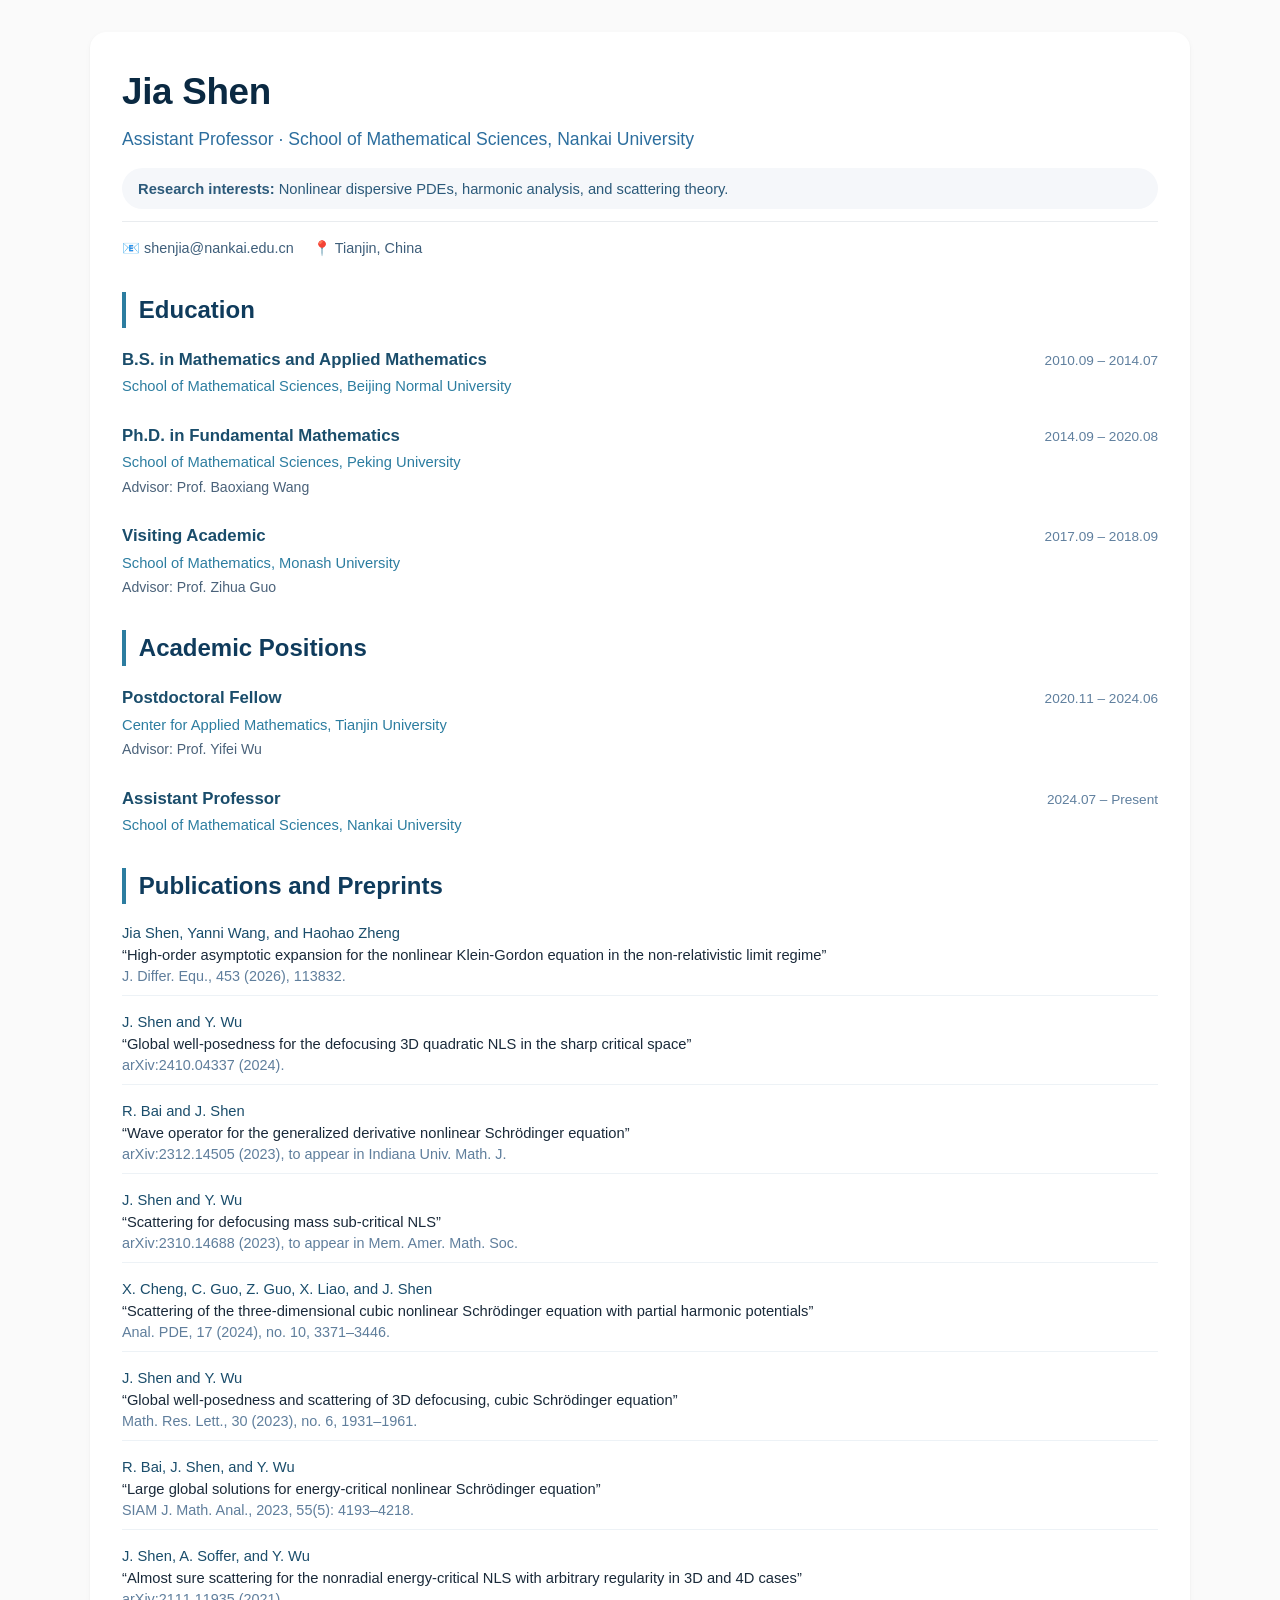
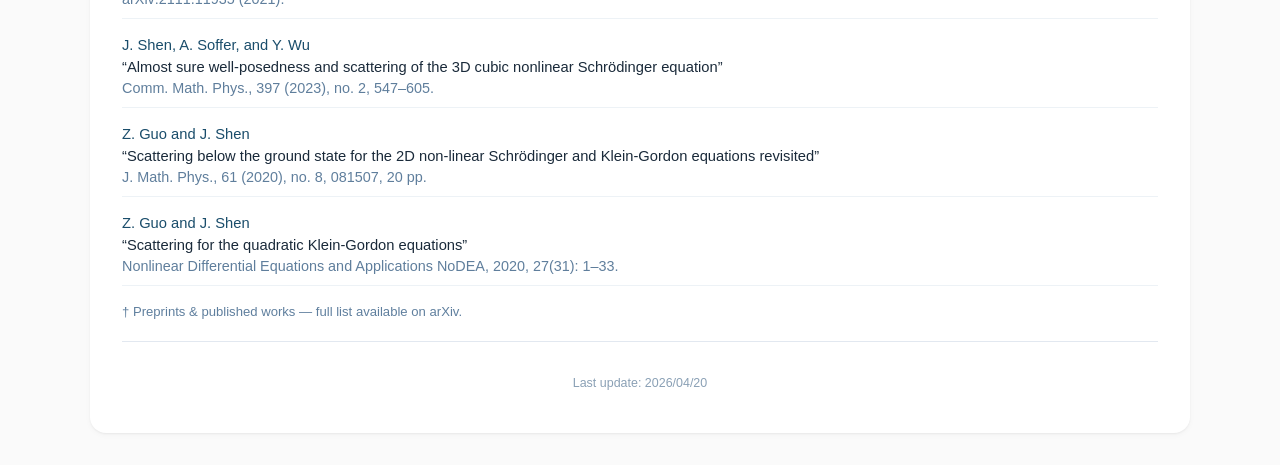
==== index.html @ c3fffb9a "Update index.html" ====
<!DOCTYPE html>
<html lang="en">
<head>
    <meta charset="UTF-8">
    <meta name="viewport" content="width=device-width, initial-scale=1.0, viewport-fit=cover">
    <meta name="description" content="Jia Shen | Personal homepage – Mathematics, PDEs, Dispersive equations">
    <title>Jia Shen · Personal homepage</title>
    <style>
        * {
            margin: 0;
            padding: 0;
            box-sizing: border-box;
        }

        body {
            font-family: -apple-system, BlinkMacSystemFont, 'Segoe UI', 'Roboto', 'Helvetica Neue', sans-serif;
            background: #fafafa;
            color: #1a2a3a;
            line-height: 1.5;
            padding: 2rem 1rem;
        }

        .container {
            max-width: 1100px;
            margin: 0 auto;
            background: white;
            border-radius: 16px;
            box-shadow: 0 2px 6px rgba(0, 0, 0, 0.03), 0 1px 2px rgba(0, 0, 0, 0.05);
            padding: 2rem 2rem 2.5rem;
        }

        /* header */
        .name {
            font-size: 2.3rem;
            font-weight: 600;
            letter-spacing: -0.3px;
            color: #0a2942;
            margin-bottom: 0.4rem;
        }

        .title {
            font-size: 1.1rem;
            font-weight: 500;
            color: #2c6e9e;
            margin-bottom: 0.75rem;
        }

        .contact {
            display: flex;
            flex-wrap: wrap;
            gap: 1.2rem;
            font-size: 0.9rem;
            color: #3e5e7a;
            margin: 0.75rem 0 0.5rem 0;
            border-top: 1px solid #e9ecef;
            padding-top: 1rem;
        }

        .contact span {
            display: inline-flex;
            align-items: center;
            gap: 0.3rem;
        }

        .interests {
            margin: 1rem 0 0.2rem 0;
            font-size: 0.92rem;
            background: #f5f7fa;
            padding: 0.6rem 1rem;
            border-radius: 28px;
            color: #2c5a7a;
        }

        /* sections */
        .section {
            margin-top: 2rem;
        }

        .section-title {
            font-size: 1.5rem;
            font-weight: 600;
            color: #0f3b5c;
            border-left: 4px solid #2c7da0;
            padding-left: 0.8rem;
            margin-bottom: 1.2rem;
        }

        /* entries (education, experience) */
        .entry {
            margin-bottom: 1.6rem;
        }

        .entry-header {
            display: flex;
            flex-wrap: wrap;
            justify-content: space-between;
            align-items: baseline;
            margin-bottom: 0.2rem;
        }

        .entry-degree {
            font-size: 1.05rem;
            font-weight: 650;
            color: #1a4d6b;
        }

        .entry-date {
            font-size: 0.85rem;
            color: #5f7f9e;
            font-weight: normal;
        }

        .entry-institution {
            font-weight: 500;
            color: #2c7da0;
            margin: 0.1rem 0 0.2rem 0;
            font-size: 0.92rem;
        }

        .entry-advisor {
            font-size: 0.88rem;
            color: #4a627a;
            margin-top: 0.2rem;
        }

        .entry-desc {
            font-size: 0.92rem;
            color: #2e4053;
            margin-top: 0.4rem;
        }

        /* publication list */
        .pub-list {
            list-style: none;
            margin-top: 0.25rem;
        }

        .pub-list li {
            margin-bottom: 1rem;
            font-size: 0.92rem;
            line-height: 1.45;
            padding-bottom: 0.5rem;
            border-bottom: 1px solid #edf2f6;
        }

        .pub-authors {
            font-weight: 500;
            color: #1a4d6b;
        }

        .pub-title {
            font-style: normal;
            font-weight: 500;
        }

        .pub-journal {
            color: #5f7e9c;
            font-size: 0.9rem;
        }

        hr {
            margin: 1.2rem 0 0.5rem;
            border: 0;
            height: 1px;
            background: #e2e8f0;
        }

        .footer-note {
            text-align: center;
            font-size: 0.78rem;
            color: #8aa0b5;
            margin-top: 2rem;
        }

        @media (max-width: 680px) {
            .container {
                padding: 1.4rem;
            }
            .name {
                font-size: 1.9rem;
            }
            .entry-header {
                flex-direction: column;
                gap: 0.2rem;
            }
            .contact {
                gap: 0.8rem;
                flex-wrap: wrap;
            }
        }
    </style>
</head>
<body>
<div class="container">
    <!-- Personal information -->
    <div>
        <div class="name">Jia Shen</div>
        <div class="title">Assistant Professor · School of Mathematical Sciences, Nankai University</div>
        <div class="interests">
            <strong>Research interests:</strong> Nonlinear dispersive PDEs, harmonic analysis, and scattering theory.
        </div>
        <div class="contact">
            <span>📧 shenjia@nankai.edu.cn</span>
            <span>📍 Tianjin, China</span>
        </div>
    </div>

    <!-- Education -->
    <div class="section">
        <div class="section-title">Education</div>

        <div class="entry">
            <div class="entry-header">
                <span class="entry-degree">B.S. in Mathematics and Applied Mathematics</span>
                <span class="entry-date">2010.09 – 2014.07</span>
            </div>
            <div class="entry-institution">School of Mathematical Sciences, Beijing Normal University</div>
        </div>
        
        <div class="entry">
            <div class="entry-header">
                <span class="entry-degree">Ph.D. in Fundamental Mathematics</span>
                <span class="entry-date">2014.09 – 2020.08</span>
            </div>
            <div class="entry-institution">School of Mathematical Sciences, Peking University</div>
            <div class="entry-advisor">Advisor: Prof. Baoxiang Wang</div>
        </div>

        <div class="entry">
            <div class="entry-header">
                <span class="entry-degree">Visiting Academic</span>
                <span class="entry-date">2017.09 – 2018.09</span>
            </div>
            <div class="entry-institution">School of Mathematics, Monash University</div>
            <div class="entry-advisor">Advisor: Prof. Zihua Guo</div>
        </div>
    </div>

    <!-- Work experience -->
    <div class="section">
        <div class="section-title">Academic Positions</div>

        <div class="entry">
            <div class="entry-header">
                <span class="entry-degree">Postdoctoral Fellow</span>
                <span class="entry-date">2020.11 – 2024.06</span>
            </div>
            <div class="entry-institution">Center for Applied Mathematics, Tianjin University</div>
            <div class="entry-advisor">Advisor: Prof. Yifei Wu</div>
        </div>

        <div class="entry">
            <div class="entry-header">
                <span class="entry-degree">Assistant Professor</span>
                <span class="entry-date">2024.07 – Present</span>
            </div>
            <div class="entry-institution">School of Mathematical Sciences, Nankai University</div>
        </div>
    </div>

    <!-- Publications (full list provided) -->
    <div class="section">
        <div class="section-title">Publications and Preprints</div>
        <ul class="pub-list">
            <li>
                <span class="pub-authors">Jia Shen, Yanni Wang, and Haohao Zheng</span><br>
                <span class="pub-title">“High-order asymptotic expansion for the nonlinear Klein-Gordon equation in the non-relativistic limit regime”</span><br>
                <span class="pub-journal">J. Differ. Equ., 453 (2026), 113832.</span>
            </li>
            <li>
                <span class="pub-authors">J. Shen and Y. Wu</span><br>
                <span class="pub-title">“Global well-posedness for the defocusing 3D quadratic NLS in the sharp critical space”</span><br>
                <span class="pub-journal">arXiv:2410.04337 (2024).</span>
            </li>
            <li>
                <span class="pub-authors">R. Bai and J. Shen</span><br>
                <span class="pub-title">“Wave operator for the generalized derivative nonlinear Schrödinger equation”</span><br>
                <span class="pub-journal">arXiv:2312.14505 (2023), to appear in Indiana Univ. Math. J.</span>
            </li>
            <li>
                <span class="pub-authors">J. Shen and Y. Wu</span><br>
                <span class="pub-title">“Scattering for defocusing mass sub-critical NLS”</span><br>
                <span class="pub-journal">arXiv:2310.14688 (2023), to appear in Mem. Amer. Math. Soc.</span>
            </li>
            <li>
                <span class="pub-authors">X. Cheng, C. Guo, Z. Guo, X. Liao, and J. Shen</span><br>
                <span class="pub-title">“Scattering of the three-dimensional cubic nonlinear Schrödinger equation with partial harmonic potentials”</span><br>
                <span class="pub-journal">Anal. PDE, 17 (2024), no. 10, 3371–3446.</span>
            </li>
            <li>
                <span class="pub-authors">J. Shen and Y. Wu</span><br>
                <span class="pub-title">“Global well-posedness and scattering of 3D defocusing, cubic Schrödinger equation”</span><br>
                <span class="pub-journal">Math. Res. Lett., 30 (2023), no. 6, 1931–1961.</span>
            </li>
            <li>
                <span class="pub-authors">R. Bai, J. Shen, and Y. Wu</span><br>
                <span class="pub-title">“Large global solutions for energy-critical nonlinear Schrödinger equation”</span><br>
                <span class="pub-journal">SIAM J. Math. Anal., 2023, 55(5): 4193–4218.</span>
            </li>
            <li>
                <span class="pub-authors">J. Shen, A. Soffer, and Y. Wu</span><br>
                <span class="pub-title">“Almost sure scattering for the nonradial energy-critical NLS with arbitrary regularity in 3D and 4D cases”</span><br>
                <span class="pub-journal">arXiv:2111.11935 (2021).</span>
            </li>
            <li>
                <span class="pub-authors">J. Shen, A. Soffer, and Y. Wu</span><br>
                <span class="pub-title">“Almost sure well-posedness and scattering of the 3D cubic nonlinear Schrödinger equation”</span><br>
                <span class="pub-journal">Comm. Math. Phys., 397 (2023), no. 2, 547–605.</span>
            </li>
            <li>
                <span class="pub-authors">Z. Guo and J. Shen</span><br>
                <span class="pub-title">“Scattering below the ground state for the 2D non-linear Schrödinger and Klein-Gordon equations revisited”</span><br>
                <span class="pub-journal">J. Math. Phys., 61 (2020), no. 8, 081507, 20 pp.</span>
            </li>
            <li>
                <span class="pub-authors">Z. Guo and J. Shen</span><br>
                <span class="pub-title">“Scattering for the quadratic Klein-Gordon equations”</span><br>
                <span class="pub-journal">Nonlinear Differential Equations and Applications NoDEA, 2020, 27(31): 1–33.</span>
            </li>
        </ul>
        <div style="margin-top: 0.4rem; font-size: 0.82rem; color: #5f7f9e;">
            † Preprints & published works — full list available on arXiv.
        </div>
    </div>

    <hr>
    <div class="footer-note">
        Last update: 2026/04/20
    </div>
</div>
</body>
</html>
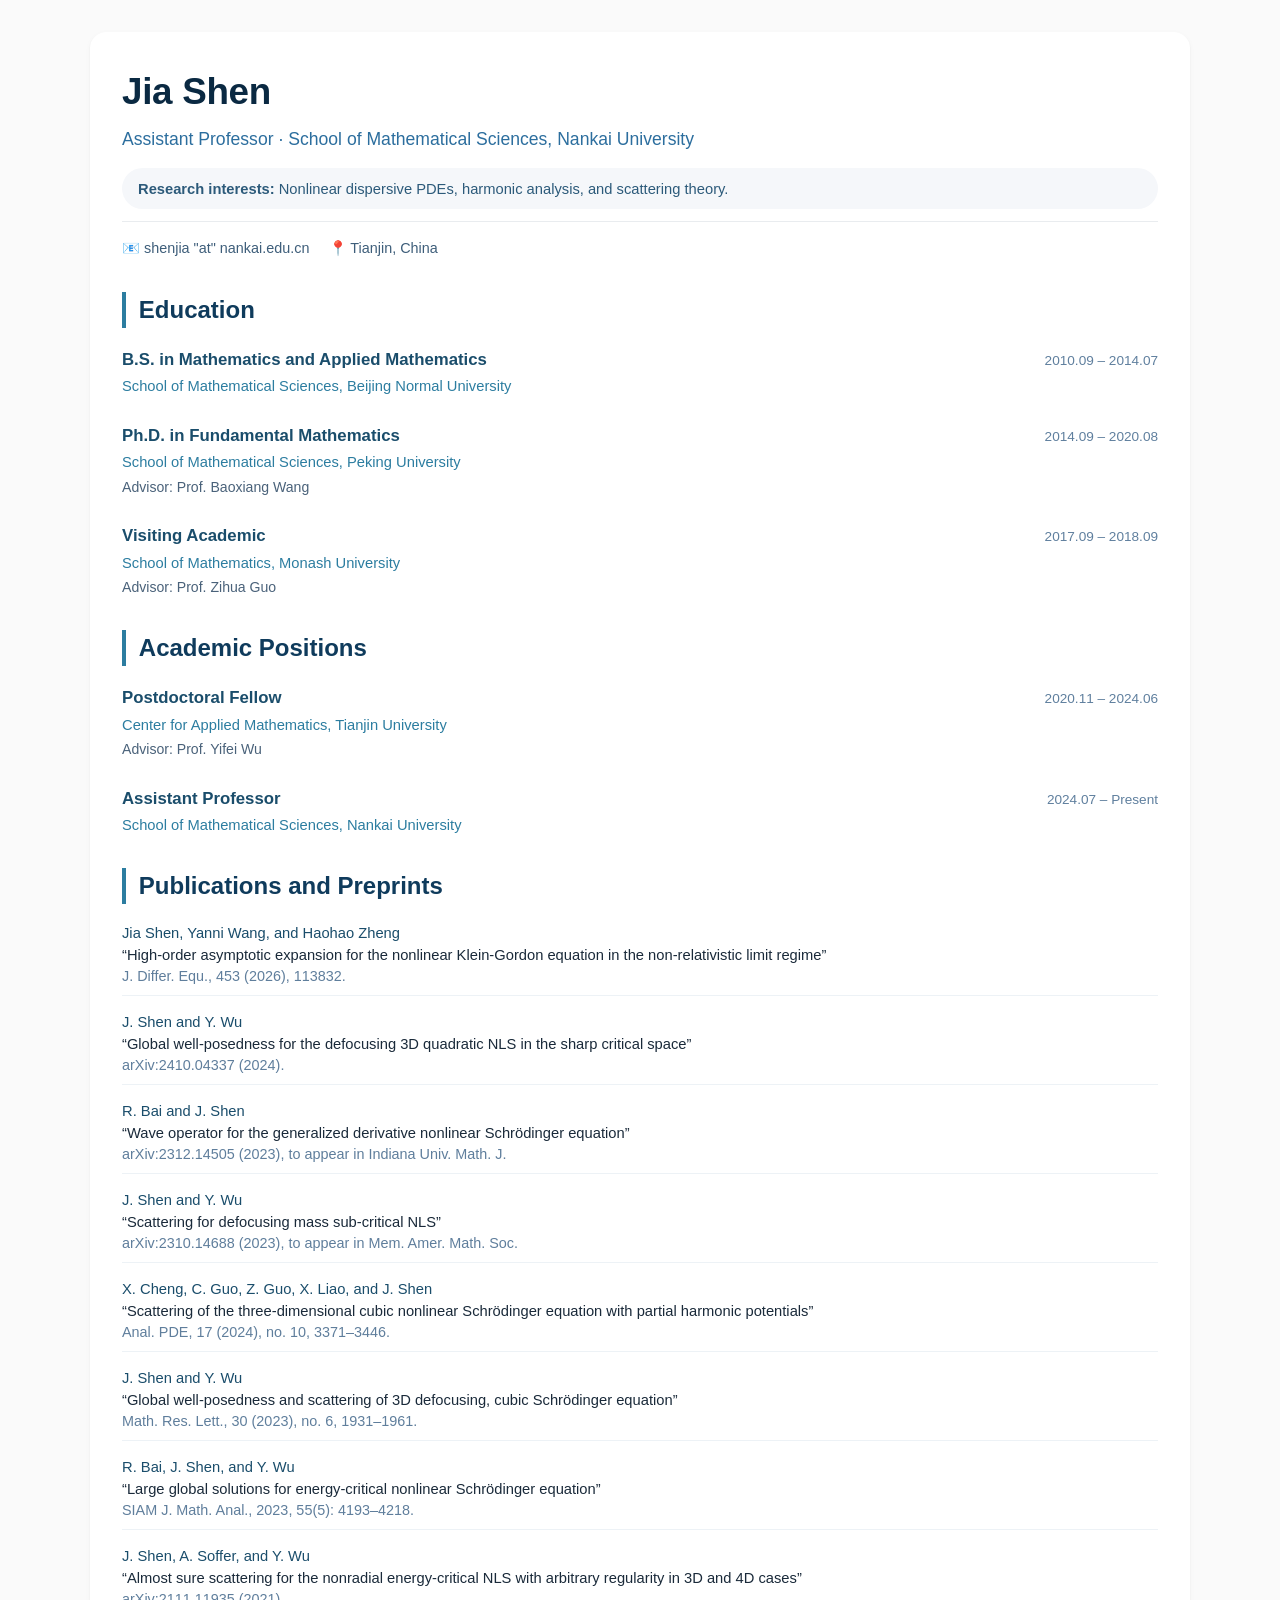
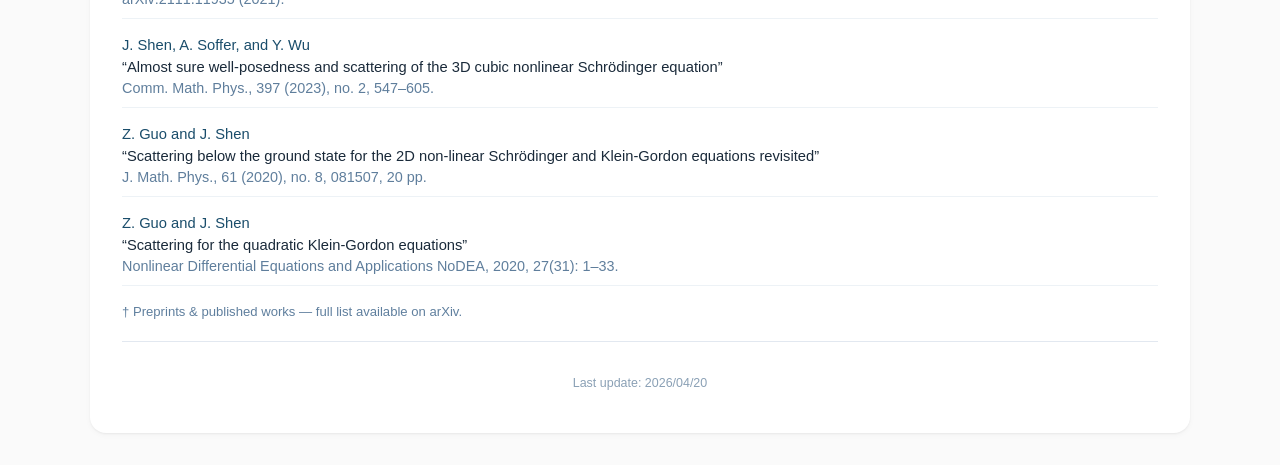
==== commit 9046eb0a: "Update index.html" ====
--- a/index.html
+++ b/index.html
@@ -200,7 +200,7 @@
             <strong>Research interests:</strong> Nonlinear dispersive PDEs, harmonic analysis, and scattering theory.
         </div>
         <div class="contact">
-            <span>📧 shenjia@nankai.edu.cn</span>
+            <span>📧 shenjia "at" nankai.edu.cn</span>
             <span>📍 Tianjin, China</span>
         </div>
     </div>
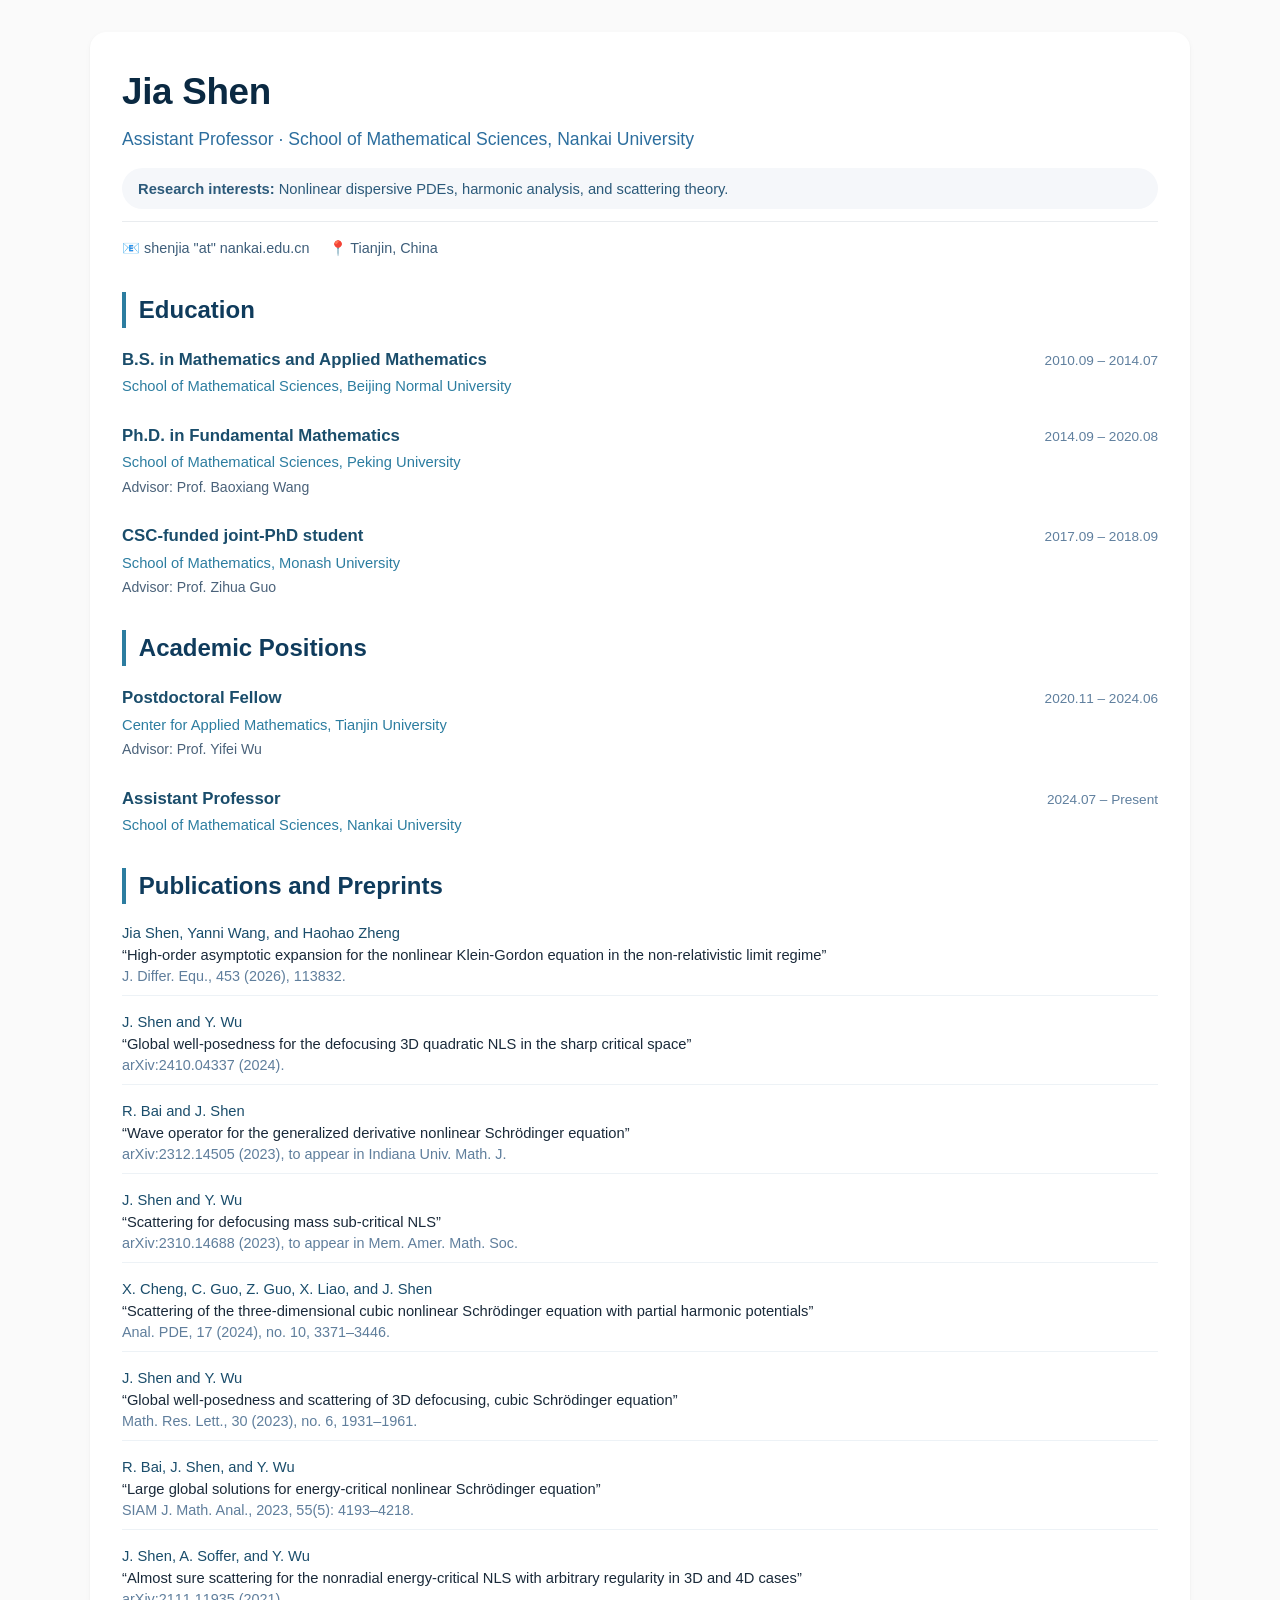
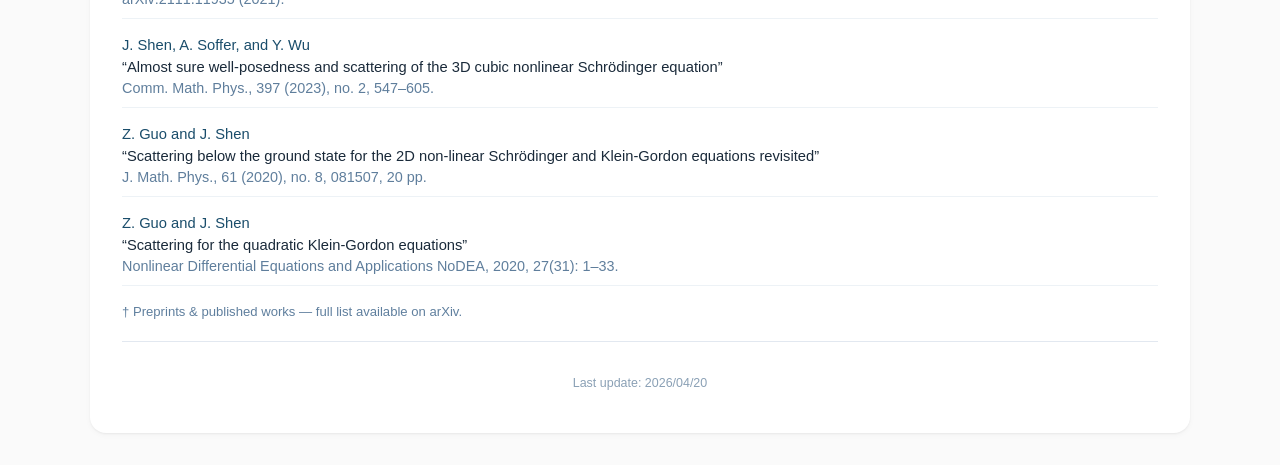
==== commit 063ae855: "Update index.html" ====
--- a/index.html
+++ b/index.html
@@ -228,7 +228,7 @@
 
         <div class="entry">
             <div class="entry-header">
-                <span class="entry-degree">Visiting Academic</span>
+                <span class="entry-degree">CSC-funded joint-PhD student</span>
                 <span class="entry-date">2017.09 – 2018.09</span>
             </div>
             <div class="entry-institution">School of Mathematics, Monash University</div>
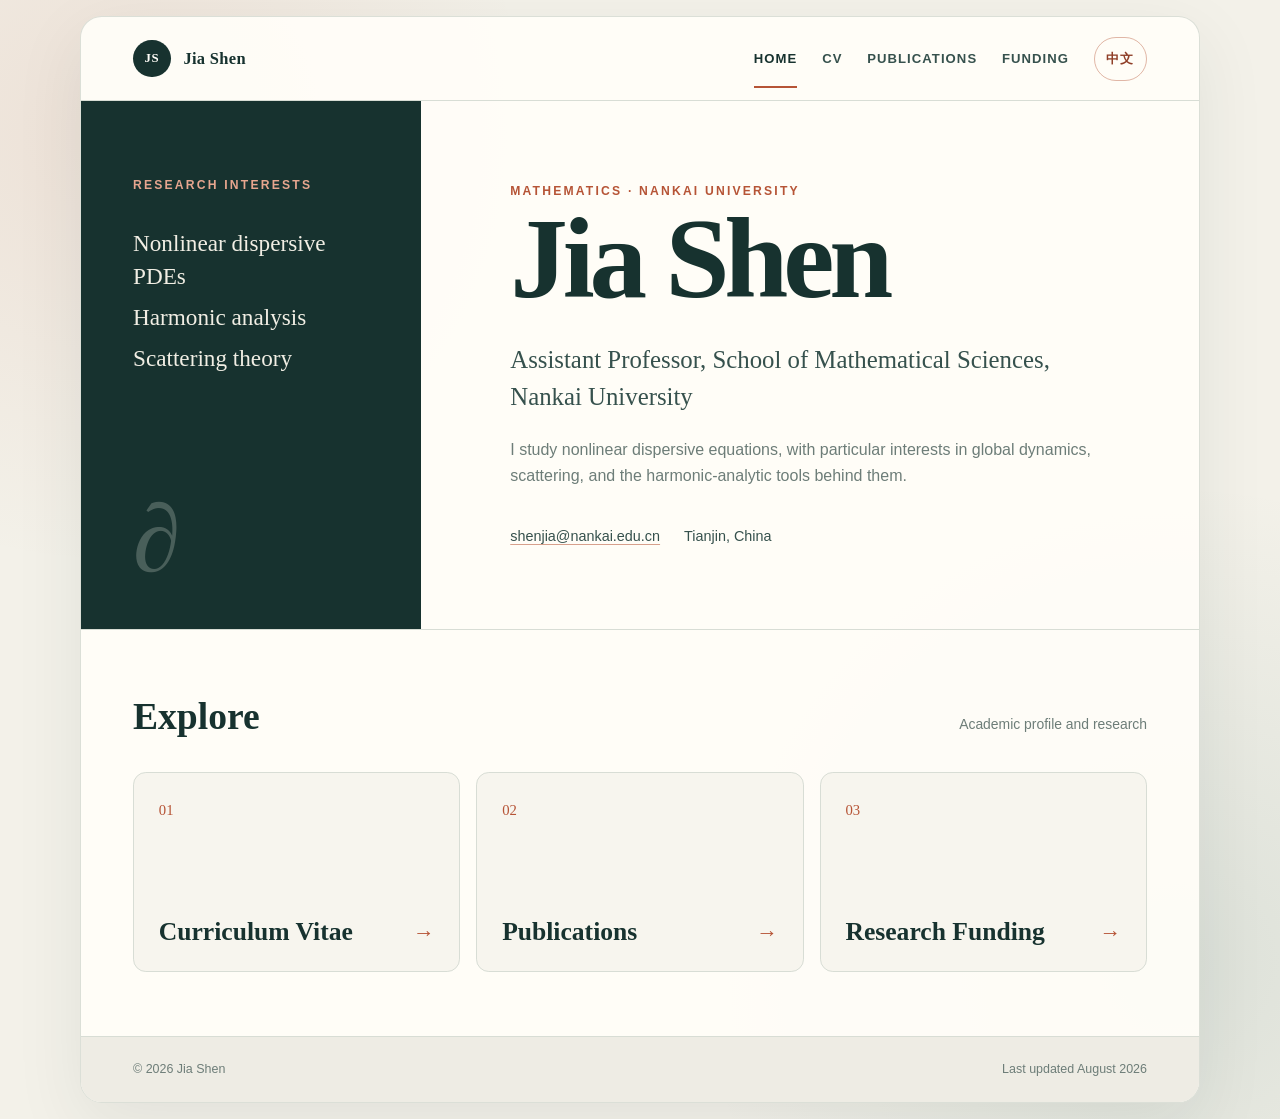
==== commit 86524288: "Add files via upload" ====
--- a/index.html
+++ b/index.html
@@ -1,332 +1,124 @@
-<!DOCTYPE html>
+<!doctype html>
 <html lang="en">
 <head>
-    <meta charset="UTF-8">
-    <meta name="viewport" content="width=device-width, initial-scale=1.0, viewport-fit=cover">
-    <meta name="description" content="Jia Shen | Personal homepage – Mathematics, PDEs, Dispersive equations">
-    <title>Jia Shen · Personal homepage</title>
-    <style>
-        * {
-            margin: 0;
-            padding: 0;
-            box-sizing: border-box;
-        }
-
-        body {
-            font-family: -apple-system, BlinkMacSystemFont, 'Segoe UI', 'Roboto', 'Helvetica Neue', sans-serif;
-            background: #fafafa;
-            color: #1a2a3a;
-            line-height: 1.5;
-            padding: 2rem 1rem;
-        }
-
-        .container {
-            max-width: 1100px;
-            margin: 0 auto;
-            background: white;
-            border-radius: 16px;
-            box-shadow: 0 2px 6px rgba(0, 0, 0, 0.03), 0 1px 2px rgba(0, 0, 0, 0.05);
-            padding: 2rem 2rem 2.5rem;
-        }
-
-        /* header */
-        .name {
-            font-size: 2.3rem;
-            font-weight: 600;
-            letter-spacing: -0.3px;
-            color: #0a2942;
-            margin-bottom: 0.4rem;
-        }
-
-        .title {
-            font-size: 1.1rem;
-            font-weight: 500;
-            color: #2c6e9e;
-            margin-bottom: 0.75rem;
-        }
-
-        .contact {
-            display: flex;
-            flex-wrap: wrap;
-            gap: 1.2rem;
-            font-size: 0.9rem;
-            color: #3e5e7a;
-            margin: 0.75rem 0 0.5rem 0;
-            border-top: 1px solid #e9ecef;
-            padding-top: 1rem;
-        }
-
-        .contact span {
-            display: inline-flex;
-            align-items: center;
-            gap: 0.3rem;
-        }
-
-        .interests {
-            margin: 1rem 0 0.2rem 0;
-            font-size: 0.92rem;
-            background: #f5f7fa;
-            padding: 0.6rem 1rem;
-            border-radius: 28px;
-            color: #2c5a7a;
-        }
-
-        /* sections */
-        .section {
-            margin-top: 2rem;
-        }
-
-        .section-title {
-            font-size: 1.5rem;
-            font-weight: 600;
-            color: #0f3b5c;
-            border-left: 4px solid #2c7da0;
-            padding-left: 0.8rem;
-            margin-bottom: 1.2rem;
-        }
-
-        /* entries (education, experience) */
-        .entry {
-            margin-bottom: 1.6rem;
-        }
-
-        .entry-header {
-            display: flex;
-            flex-wrap: wrap;
-            justify-content: space-between;
-            align-items: baseline;
-            margin-bottom: 0.2rem;
-        }
-
-        .entry-degree {
-            font-size: 1.05rem;
-            font-weight: 650;
-            color: #1a4d6b;
-        }
-
-        .entry-date {
-            font-size: 0.85rem;
-            color: #5f7f9e;
-            font-weight: normal;
-        }
-
-        .entry-institution {
-            font-weight: 500;
-            color: #2c7da0;
-            margin: 0.1rem 0 0.2rem 0;
-            font-size: 0.92rem;
-        }
-
-        .entry-advisor {
-            font-size: 0.88rem;
-            color: #4a627a;
-            margin-top: 0.2rem;
-        }
-
-        .entry-desc {
-            font-size: 0.92rem;
-            color: #2e4053;
-            margin-top: 0.4rem;
-        }
-
-        /* publication list */
-        .pub-list {
-            list-style: none;
-            margin-top: 0.25rem;
-        }
-
-        .pub-list li {
-            margin-bottom: 1rem;
-            font-size: 0.92rem;
-            line-height: 1.45;
-            padding-bottom: 0.5rem;
-            border-bottom: 1px solid #edf2f6;
-        }
-
-        .pub-authors {
-            font-weight: 500;
-            color: #1a4d6b;
-        }
-
-        .pub-title {
-            font-style: normal;
-            font-weight: 500;
-        }
-
-        .pub-journal {
-            color: #5f7e9c;
-            font-size: 0.9rem;
-        }
-
-        hr {
-            margin: 1.2rem 0 0.5rem;
-            border: 0;
-            height: 1px;
-            background: #e2e8f0;
-        }
-
-        .footer-note {
-            text-align: center;
-            font-size: 0.78rem;
-            color: #8aa0b5;
-            margin-top: 2rem;
-        }
-
-        @media (max-width: 680px) {
-            .container {
-                padding: 1.4rem;
-            }
-            .name {
-                font-size: 1.9rem;
-            }
-            .entry-header {
-                flex-direction: column;
-                gap: 0.2rem;
-            }
-            .contact {
-                gap: 0.8rem;
-                flex-wrap: wrap;
-            }
-        }
-    </style>
+    <meta charset="utf-8">
+    <meta name="viewport" content="width=device-width, initial-scale=1">
+    <title>Jia Shen | Mathematics | Nankai University</title>
+    <meta name="description" content="Jia Shen is an Assistant Professor of Mathematics at Nankai University, working on nonlinear dispersive PDEs, harmonic analysis, and scattering theory.">
+    <meta name="author" content="Jia Shen">
+    <meta name="robots" content="index, follow">
+    <link rel="canonical" href="https://shenjiamath.github.io/">
+    <link rel="alternate" hreflang="en" href="https://shenjiamath.github.io/">
+    <link rel="alternate" hreflang="zh-CN" href="https://shenjiamath.github.io/zh/">
+    <link rel="alternate" hreflang="x-default" href="https://shenjiamath.github.io/">
+    <link rel="stylesheet" href="./assets/styles.css">
+    <meta property="og:type" content="profile">
+    <meta property="og:title" content="Jia Shen | Mathematics | Nankai University">
+    <meta property="og:description" content="Assistant Professor at Nankai University. Research in nonlinear dispersive PDEs, harmonic analysis, and scattering theory.">
+    <meta property="og:url" content="https://shenjiamath.github.io/">
+    <meta property="og:image" content="https://shenjiamath.github.io/assets/og.png">
+    <meta property="og:image:width" content="1200">
+    <meta property="og:image:height" content="630">
+    <meta property="og:image:alt" content="Personal website of Jia Shen — Mathematics at Nankai University">
+    <meta property="og:locale" content="en_US">
+    <meta property="og:locale:alternate" content="zh_CN">
+    <meta name="twitter:card" content="summary_large_image">
+    <meta name="twitter:image" content="https://shenjiamath.github.io/assets/og.png">
+    <script type="application/ld+json">
+    {
+      "@context": "https://schema.org",
+      "@type": "ProfilePage",
+      "url": "https://shenjiamath.github.io/",
+      "name": "Jia Shen | Mathematics | Nankai University",
+      "inLanguage": "en",
+      "dateModified": "2026-08-10",
+      "mainEntity": {
+        "@type": "Person",
+        "@id": "https://shenjiamath.github.io/#jia-shen",
+        "name": "Jia Shen",
+        "url": "https://shenjiamath.github.io/",
+        "jobTitle": "Assistant Professor",
+        "affiliation": {
+          "@type": "CollegeOrUniversity",
+          "name": "Nankai University"
+        },
+        "knowsAbout": [
+          "Nonlinear dispersive partial differential equations",
+          "Harmonic analysis",
+          "Scattering theory"
+        ]
+      }
+    }
+    </script>
 </head>
 <body>
-<div class="container">
-    <!-- Personal information -->
-    <div>
-        <div class="name">Jia Shen</div>
-        <div class="title">Assistant Professor · School of Mathematical Sciences, Nankai University</div>
-        <div class="interests">
-            <strong>Research interests:</strong> Nonlinear dispersive PDEs, harmonic analysis, and scattering theory.
-        </div>
-        <div class="contact">
-            <span>📧 shenjia "at" nankai.edu.cn</span>
-            <span>📍 Tianjin, China</span>
-        </div>
-    </div>
+<a class="skip-link" href="#main-content">Skip to main content</a>
+<div class="site-shell">
+    <header class="site-header">
+        <a class="monogram" href="./index.html" aria-label="Jia Shen, home">
+            <span class="monogram-mark" aria-hidden="true">JS</span>
+            <span>Jia Shen</span>
+        </a>
+        <nav class="site-nav" aria-label="Primary navigation">
+            <a href="./index.html" aria-current="page">Home</a>
+            <a href="./cv.html">CV</a>
+            <a href="./publications.html">Publications</a>
+            <a href="./funding.html">Funding</a>
+            <a class="language-link" href="./zh/index.html" lang="zh-CN" hreflang="zh-CN">中文</a>
+        </nav>
+    </header>
 
-    <!-- Education -->
-    <div class="section">
-        <div class="section-title">Education</div>
+    <main id="main-content" class="home-main">
+        <section class="hero" aria-labelledby="home-title">
+            <div class="hero-aside">
+                <div>
+                    <p class="eyebrow">Research interests</p>
+                    <ul class="research-list">
+                        <li>Nonlinear dispersive PDEs</li>
+                        <li>Harmonic analysis</li>
+                        <li>Scattering theory</li>
+                    </ul>
+                </div>
+                <span class="hero-index" aria-hidden="true">∂</span>
+            </div>
+            <div class="hero-content">
+                <p class="eyebrow">Mathematics · Nankai University</p>
+                <h1 id="home-title">Jia Shen</h1>
+                <p class="hero-role">Assistant Professor, School of Mathematical Sciences, Nankai University</p>
+                <p class="hero-summary">I study nonlinear dispersive equations, with particular interests in global dynamics, scattering, and the harmonic-analytic tools behind them.</p>
+                <div class="contact-line" aria-label="Contact details">
+                    <a href="mailto:shenjia@nankai.edu.cn">shenjia@nankai.edu.cn</a>
+                    <span>Tianjin, China</span>
+                </div>
+            </div>
+        </section>
 
-        <div class="entry">
-            <div class="entry-header">
-                <span class="entry-degree">B.S. in Mathematics and Applied Mathematics</span>
-                <span class="entry-date">2010.09 – 2014.07</span>
+        <section class="link-section" aria-labelledby="explore-title">
+            <div class="section-heading-row">
+                <h2 id="explore-title">Explore</h2>
+                <p>Academic profile and research</p>
             </div>
-            <div class="entry-institution">School of Mathematical Sciences, Beijing Normal University</div>
-        </div>
-        
-        <div class="entry">
-            <div class="entry-header">
-                <span class="entry-degree">Ph.D. in Fundamental Mathematics</span>
-                <span class="entry-date">2014.09 – 2020.08</span>
+            <div class="link-grid">
+                <a class="feature-link" href="./cv.html">
+                    <span class="feature-number">01</span>
+                    <span class="feature-title">Curriculum Vitae <span class="feature-arrow" aria-hidden="true">→</span></span>
+                </a>
+                <a class="feature-link" href="./publications.html">
+                    <span class="feature-number">02</span>
+                    <span class="feature-title">Publications <span class="feature-arrow" aria-hidden="true">→</span></span>
+                </a>
+                <a class="feature-link" href="./funding.html">
+                    <span class="feature-number">03</span>
+                    <span class="feature-title">Research Funding <span class="feature-arrow" aria-hidden="true">→</span></span>
+                </a>
             </div>
-            <div class="entry-institution">School of Mathematical Sciences, Peking University</div>
-            <div class="entry-advisor">Advisor: Prof. Baoxiang Wang</div>
-        </div>
+        </section>
+    </main>
 
-        <div class="entry">
-            <div class="entry-header">
-                <span class="entry-degree">CSC-funded joint-PhD student</span>
-                <span class="entry-date">2017.09 – 2018.09</span>
-            </div>
-            <div class="entry-institution">School of Mathematics, Monash University</div>
-            <div class="entry-advisor">Advisor: Prof. Zihua Guo</div>
-        </div>
-    </div>
-
-    <!-- Work experience -->
-    <div class="section">
-        <div class="section-title">Academic Positions</div>
-
-        <div class="entry">
-            <div class="entry-header">
-                <span class="entry-degree">Postdoctoral Fellow</span>
-                <span class="entry-date">2020.11 – 2024.06</span>
-            </div>
-            <div class="entry-institution">Center for Applied Mathematics, Tianjin University</div>
-            <div class="entry-advisor">Advisor: Prof. Yifei Wu</div>
-        </div>
-
-        <div class="entry">
-            <div class="entry-header">
-                <span class="entry-degree">Assistant Professor</span>
-                <span class="entry-date">2024.07 – Present</span>
-            </div>
-            <div class="entry-institution">School of Mathematical Sciences, Nankai University</div>
-        </div>
-    </div>
-
-    <!-- Publications (full list provided) -->
-    <div class="section">
-        <div class="section-title">Publications and Preprints</div>
-        <ul class="pub-list">
-            <li>
-                <span class="pub-authors">Jia Shen, Yanni Wang, and Haohao Zheng</span><br>
-                <span class="pub-title">“High-order asymptotic expansion for the nonlinear Klein-Gordon equation in the non-relativistic limit regime”</span><br>
-                <span class="pub-journal">J. Differ. Equ., 453 (2026), 113832.</span>
-            </li>
-            <li>
-                <span class="pub-authors">J. Shen and Y. Wu</span><br>
-                <span class="pub-title">“Global well-posedness for the defocusing 3D quadratic NLS in the sharp critical space”</span><br>
-                <span class="pub-journal">arXiv:2410.04337 (2024).</span>
-            </li>
-            <li>
-                <span class="pub-authors">R. Bai and J. Shen</span><br>
-                <span class="pub-title">“Wave operator for the generalized derivative nonlinear Schrödinger equation”</span><br>
-                <span class="pub-journal">arXiv:2312.14505 (2023), to appear in Indiana Univ. Math. J.</span>
-            </li>
-            <li>
-                <span class="pub-authors">J. Shen and Y. Wu</span><br>
-                <span class="pub-title">“Scattering for defocusing mass sub-critical NLS”</span><br>
-                <span class="pub-journal">arXiv:2310.14688 (2023), to appear in Mem. Amer. Math. Soc.</span>
-            </li>
-            <li>
-                <span class="pub-authors">X. Cheng, C. Guo, Z. Guo, X. Liao, and J. Shen</span><br>
-                <span class="pub-title">“Scattering of the three-dimensional cubic nonlinear Schrödinger equation with partial harmonic potentials”</span><br>
-                <span class="pub-journal">Anal. PDE, 17 (2024), no. 10, 3371–3446.</span>
-            </li>
-            <li>
-                <span class="pub-authors">J. Shen and Y. Wu</span><br>
-                <span class="pub-title">“Global well-posedness and scattering of 3D defocusing, cubic Schrödinger equation”</span><br>
-                <span class="pub-journal">Math. Res. Lett., 30 (2023), no. 6, 1931–1961.</span>
-            </li>
-            <li>
-                <span class="pub-authors">R. Bai, J. Shen, and Y. Wu</span><br>
-                <span class="pub-title">“Large global solutions for energy-critical nonlinear Schrödinger equation”</span><br>
-                <span class="pub-journal">SIAM J. Math. Anal., 2023, 55(5): 4193–4218.</span>
-            </li>
-            <li>
-                <span class="pub-authors">J. Shen, A. Soffer, and Y. Wu</span><br>
-                <span class="pub-title">“Almost sure scattering for the nonradial energy-critical NLS with arbitrary regularity in 3D and 4D cases”</span><br>
-                <span class="pub-journal">arXiv:2111.11935 (2021).</span>
-            </li>
-            <li>
-                <span class="pub-authors">J. Shen, A. Soffer, and Y. Wu</span><br>
-                <span class="pub-title">“Almost sure well-posedness and scattering of the 3D cubic nonlinear Schrödinger equation”</span><br>
-                <span class="pub-journal">Comm. Math. Phys., 397 (2023), no. 2, 547–605.</span>
-            </li>
-            <li>
-                <span class="pub-authors">Z. Guo and J. Shen</span><br>
-                <span class="pub-title">“Scattering below the ground state for the 2D non-linear Schrödinger and Klein-Gordon equations revisited”</span><br>
-                <span class="pub-journal">J. Math. Phys., 61 (2020), no. 8, 081507, 20 pp.</span>
-            </li>
-            <li>
-                <span class="pub-authors">Z. Guo and J. Shen</span><br>
-                <span class="pub-title">“Scattering for the quadratic Klein-Gordon equations”</span><br>
-                <span class="pub-journal">Nonlinear Differential Equations and Applications NoDEA, 2020, 27(31): 1–33.</span>
-            </li>
-        </ul>
-        <div style="margin-top: 0.4rem; font-size: 0.82rem; color: #5f7f9e;">
-            † Preprints & published works — full list available on arXiv.
-        </div>
-    </div>
-
-    <hr>
-    <div class="footer-note">
-        Last update: 2026/04/20
-    </div>
+    <footer class="site-footer">
+        <span>© 2026 Jia Shen</span>
+        <span>Last updated August 2026</span>
+    </footer>
 </div>
 </body>
 </html>
--- a/assets/styles.css
+++ b/assets/styles.css
@@ -0,0 +1,674 @@
+:root {
+    --paper: #f3f1e9;
+    --surface: #fffdf8;
+    --ink: #17322f;
+    --ink-soft: #36514d;
+    --muted: #6d7d78;
+    --accent: #b65436;
+    --accent-dark: #8f3e27;
+    --line: #d8ddd5;
+    --serif: "Iowan Old Style", "Palatino Linotype", "Book Antiqua", Palatino, Georgia, serif;
+    --sans: -apple-system, BlinkMacSystemFont, "Segoe UI", "Helvetica Neue", Arial, sans-serif;
+    --shadow: 0 22px 70px rgba(23, 50, 47, 0.08);
+}
+
+*,
+*::before,
+*::after {
+    box-sizing: border-box;
+}
+
+html {
+    scroll-behavior: smooth;
+}
+
+body {
+    min-height: 100vh;
+    margin: 0;
+    color: var(--ink);
+    background:
+        radial-gradient(circle at 8% 12%, rgba(182, 84, 54, 0.10), transparent 27rem),
+        radial-gradient(circle at 92% 86%, rgba(55, 105, 96, 0.12), transparent 30rem),
+        var(--paper);
+    font-family: var(--sans);
+    font-size: 16px;
+    line-height: 1.65;
+    -webkit-font-smoothing: antialiased;
+}
+
+a {
+    color: inherit;
+}
+
+.skip-link {
+    position: fixed;
+    top: 0.75rem;
+    left: 0.75rem;
+    z-index: 20;
+    padding: 0.6rem 0.9rem;
+    color: var(--surface);
+    background: var(--ink);
+    border-radius: 0.35rem;
+    transform: translateY(-180%);
+    transition: transform 160ms ease;
+}
+
+.skip-link:focus {
+    transform: translateY(0);
+}
+
+.site-shell {
+    width: min(1120px, calc(100% - 2rem));
+    margin: 1rem auto;
+    overflow: hidden;
+    background: rgba(255, 253, 248, 0.94);
+    border: 1px solid rgba(216, 221, 213, 0.92);
+    border-radius: 1.35rem;
+    box-shadow: var(--shadow);
+}
+
+.site-header {
+    display: flex;
+    align-items: center;
+    justify-content: space-between;
+    min-height: 5.25rem;
+    padding: 0 3.25rem;
+    border-bottom: 1px solid var(--line);
+}
+
+.monogram {
+    display: inline-flex;
+    align-items: center;
+    gap: 0.8rem;
+    color: var(--ink);
+    font-family: var(--serif);
+    font-size: 1.03rem;
+    font-weight: 700;
+    letter-spacing: 0.02em;
+    text-decoration: none;
+}
+
+.monogram-mark {
+    display: grid;
+    width: 2.35rem;
+    height: 2.35rem;
+    place-items: center;
+    color: var(--surface);
+    background: var(--ink);
+    border-radius: 50%;
+    font-family: var(--serif);
+    font-size: 0.8rem;
+    letter-spacing: 0.04em;
+}
+
+.site-nav {
+    display: flex;
+    align-items: center;
+    gap: 1.55rem;
+}
+
+.site-nav a {
+    position: relative;
+    display: inline-flex;
+    min-height: 2.75rem;
+    align-items: center;
+    color: var(--ink-soft);
+    font-size: 0.82rem;
+    font-weight: 700;
+    letter-spacing: 0.08em;
+    text-decoration: none;
+    text-transform: uppercase;
+}
+
+.site-nav a:not(.language-link)::after {
+    position: absolute;
+    right: 0;
+    bottom: -0.45rem;
+    left: 0;
+    height: 2px;
+    background: var(--accent);
+    content: "";
+    opacity: 0;
+    transform: scaleX(0.5);
+    transition: opacity 160ms ease, transform 160ms ease;
+}
+
+.site-nav a:hover::after,
+.site-nav a[aria-current="page"]::after {
+    opacity: 1;
+    transform: scaleX(1);
+}
+
+.site-nav a[aria-current="page"] {
+    color: var(--ink);
+}
+
+.language-link {
+    padding: 0.45rem 0.72rem;
+    color: var(--accent-dark) !important;
+    border: 1px solid rgba(182, 84, 54, 0.42);
+    border-radius: 999px;
+    transition: color 160ms ease, background 160ms ease;
+}
+
+.language-link:hover {
+    color: var(--surface) !important;
+    background: var(--accent);
+}
+
+.home-main {
+    min-height: calc(100vh - 9rem);
+}
+
+.hero {
+    display: grid;
+    grid-template-columns: minmax(12rem, 0.72fr) minmax(0, 1.65fr);
+    min-height: 33rem;
+}
+
+.hero-aside {
+    display: flex;
+    flex-direction: column;
+    justify-content: space-between;
+    padding: 4.6rem 3rem 3.2rem 3.25rem;
+    background: var(--ink);
+}
+
+.eyebrow {
+    margin: 0;
+    color: var(--accent);
+    font-size: 0.76rem;
+    font-weight: 800;
+    letter-spacing: 0.18em;
+    text-transform: uppercase;
+}
+
+.hero-aside .eyebrow {
+    color: #e7a68f;
+}
+
+.research-list {
+    margin: 2rem 0 0;
+    padding: 0;
+    color: #f1eee4;
+    font-family: var(--serif);
+    font-size: clamp(1.15rem, 2vw, 1.45rem);
+    line-height: 1.45;
+    list-style: none;
+}
+
+.research-list li + li {
+    margin-top: 0.45rem;
+}
+
+.hero-index {
+    color: rgba(255, 253, 248, 0.22);
+    font-family: var(--serif);
+    font-size: 6rem;
+    line-height: 0.8;
+}
+
+.hero-content {
+    display: flex;
+    flex-direction: column;
+    justify-content: center;
+    padding: 4.6rem clamp(2.5rem, 7vw, 6.5rem);
+}
+
+.hero h1,
+.page-header h1 {
+    margin: 0;
+    font-family: var(--serif);
+    font-weight: 600;
+    letter-spacing: -0.045em;
+    line-height: 0.98;
+}
+
+.hero h1 {
+    max-width: 9ch;
+    font-size: clamp(4rem, 9vw, 7.4rem);
+}
+
+.hero-role {
+    max-width: 37rem;
+    margin: 1.65rem 0 0;
+    color: var(--ink-soft);
+    font-family: var(--serif);
+    font-size: clamp(1.18rem, 2.2vw, 1.55rem);
+    line-height: 1.5;
+}
+
+.hero-summary {
+    max-width: 39rem;
+    margin: 1.35rem 0 0;
+    color: var(--muted);
+}
+
+.contact-line {
+    display: flex;
+    flex-wrap: wrap;
+    gap: 0.7rem 1.5rem;
+    margin-top: 2.2rem;
+    color: var(--ink-soft);
+    font-size: 0.9rem;
+}
+
+.contact-line a {
+    text-underline-offset: 0.23em;
+    text-decoration-color: rgba(182, 84, 54, 0.55);
+}
+
+.contact-line a:hover {
+    color: var(--accent-dark);
+}
+
+.link-section {
+    padding: 3.5rem 3.25rem 4rem;
+    border-top: 1px solid var(--line);
+}
+
+.section-heading-row {
+    display: flex;
+    align-items: baseline;
+    justify-content: space-between;
+    gap: 1rem;
+    margin-bottom: 1.5rem;
+}
+
+.section-heading-row h2 {
+    margin: 0;
+    font-family: var(--serif);
+    font-size: clamp(1.8rem, 3vw, 2.35rem);
+    font-weight: 600;
+}
+
+.section-heading-row p {
+    margin: 0;
+    color: var(--muted);
+    font-size: 0.87rem;
+}
+
+.link-grid {
+    display: grid;
+    grid-template-columns: repeat(3, minmax(0, 1fr));
+    gap: 1rem;
+}
+
+.feature-link {
+    display: flex;
+    min-height: 12.5rem;
+    flex-direction: column;
+    justify-content: space-between;
+    padding: 1.55rem;
+    color: var(--ink);
+    background: #f7f5ee;
+    border: 1px solid var(--line);
+    border-radius: 0.8rem;
+    text-decoration: none;
+    transition: border-color 180ms ease, box-shadow 180ms ease, transform 180ms ease;
+}
+
+.feature-link:hover {
+    border-color: rgba(182, 84, 54, 0.5);
+    box-shadow: 0 14px 30px rgba(23, 50, 47, 0.08);
+    transform: translateY(-3px);
+}
+
+.feature-number {
+    color: var(--accent);
+    font-family: var(--serif);
+    font-size: 0.92rem;
+}
+
+.feature-title {
+    display: flex;
+    align-items: end;
+    justify-content: space-between;
+    gap: 1rem;
+    font-family: var(--serif);
+    font-size: clamp(1.35rem, 2vw, 1.72rem);
+    font-weight: 600;
+    line-height: 1.15;
+}
+
+.feature-arrow {
+    color: var(--accent);
+    font-family: var(--sans);
+    font-size: 1.35rem;
+    transition: transform 180ms ease;
+}
+
+.feature-link:hover .feature-arrow {
+    transform: translateX(0.25rem);
+}
+
+.page-main {
+    min-height: 38rem;
+    padding: 4.4rem clamp(1.5rem, 6vw, 5.5rem) 5.5rem;
+}
+
+.page-header {
+    display: grid;
+    grid-template-columns: minmax(0, 1.45fr) minmax(15rem, 0.7fr);
+    gap: 3rem;
+    align-items: end;
+    padding-bottom: 2.6rem;
+    border-bottom: 1px solid var(--line);
+}
+
+.page-header h1 {
+    margin-top: 0.7rem;
+    font-size: clamp(3.2rem, 7vw, 5.7rem);
+}
+
+.page-lede {
+    margin: 0;
+    color: var(--muted);
+    font-family: var(--serif);
+    font-size: 1.1rem;
+    line-height: 1.6;
+}
+
+.timeline {
+    margin-top: 3.4rem;
+}
+
+.content-section + .content-section {
+    margin-top: 3.6rem;
+}
+
+.content-section h2 {
+    display: flex;
+    align-items: center;
+    gap: 1rem;
+    margin: 0 0 1.3rem;
+    font-family: var(--serif);
+    font-size: 1.8rem;
+    font-weight: 600;
+}
+
+.content-section h2::after {
+    height: 1px;
+    flex: 1;
+    background: var(--line);
+    content: "";
+}
+
+.timeline-item {
+    display: grid;
+    grid-template-columns: 10rem minmax(0, 1fr);
+    gap: 2rem;
+    padding: 1.45rem 0;
+    border-bottom: 1px solid var(--line);
+}
+
+.timeline-date {
+    color: var(--accent-dark);
+    font-size: 0.82rem;
+    font-weight: 800;
+    letter-spacing: 0.06em;
+}
+
+.timeline-item h3 {
+    margin: 0;
+    font-family: var(--serif);
+    font-size: 1.22rem;
+    font-weight: 600;
+    line-height: 1.35;
+}
+
+.timeline-place {
+    margin: 0.22rem 0 0;
+    color: var(--ink-soft);
+}
+
+.timeline-note {
+    margin: 0.35rem 0 0;
+    color: var(--muted);
+    font-size: 0.91rem;
+}
+
+.publication-list {
+    margin: 3.2rem 0 0;
+    padding: 0;
+    list-style: none;
+    counter-reset: publications;
+}
+
+.publication-item {
+    display: grid;
+    grid-template-columns: 3.2rem minmax(0, 1fr);
+    gap: 1.4rem;
+    padding: 1.6rem 0;
+    border-bottom: 1px solid var(--line);
+    counter-increment: publications;
+}
+
+.publication-item::before {
+    color: var(--accent);
+    content: counter(publications, decimal-leading-zero);
+    font-family: var(--serif);
+    font-size: 0.95rem;
+}
+
+.publication-title {
+    margin: 0;
+    font-family: var(--serif);
+    font-size: 1.18rem;
+    font-weight: 600;
+    line-height: 1.45;
+}
+
+.publication-authors,
+.publication-venue {
+    margin: 0.36rem 0 0;
+    color: var(--ink-soft);
+    font-size: 0.92rem;
+}
+
+.publication-venue {
+    color: var(--muted);
+}
+
+.publication-links {
+    display: flex;
+    flex-wrap: wrap;
+    gap: 0.55rem;
+    margin-top: 0.65rem;
+}
+
+.text-link {
+    color: var(--accent-dark);
+    font-size: 0.78rem;
+    font-weight: 800;
+    letter-spacing: 0.08em;
+    text-decoration: none;
+    text-transform: uppercase;
+}
+
+.text-link:hover {
+    text-decoration: underline;
+    text-underline-offset: 0.22em;
+}
+
+.empty-state {
+    margin-top: 3.2rem;
+    padding: clamp(2rem, 6vw, 4.5rem);
+    text-align: center;
+    background: #f7f5ee;
+    border: 1px solid var(--line);
+    border-radius: 0.85rem;
+}
+
+.empty-state-mark {
+    display: block;
+    margin-bottom: 0.75rem;
+    color: var(--accent);
+    font-family: var(--serif);
+    font-size: 2.4rem;
+}
+
+.empty-state h2 {
+    margin: 0;
+    font-family: var(--serif);
+    font-size: 1.65rem;
+}
+
+.empty-state p {
+    max-width: 34rem;
+    margin: 0.75rem auto 0;
+    color: var(--muted);
+}
+
+.site-footer {
+    display: flex;
+    align-items: center;
+    justify-content: space-between;
+    gap: 1rem;
+    padding: 1.4rem 3.25rem;
+    color: var(--muted);
+    background: #eeece4;
+    border-top: 1px solid var(--line);
+    font-size: 0.78rem;
+}
+
+.site-footer a {
+    color: var(--ink-soft);
+    text-underline-offset: 0.2em;
+}
+
+a:focus-visible {
+    outline: 3px solid rgba(182, 84, 54, 0.38);
+    outline-offset: 4px;
+    border-radius: 0.2rem;
+}
+
+@media (max-width: 820px) {
+    .site-header {
+        align-items: flex-start;
+        flex-direction: column;
+        gap: 1rem;
+        padding: 1.25rem 1.5rem;
+    }
+
+    .site-nav {
+        width: 100%;
+        gap: 1.15rem;
+        overflow-x: auto;
+        padding: 0 0 0.35rem;
+        scrollbar-width: thin;
+    }
+
+    .site-nav a {
+        flex: 0 0 auto;
+    }
+
+    .hero {
+        grid-template-columns: 1fr;
+    }
+
+    .hero-aside {
+        min-height: 15rem;
+        padding: 2.5rem 1.5rem;
+    }
+
+    .hero-index {
+        display: none;
+    }
+
+    .research-list {
+        display: grid;
+        grid-template-columns: repeat(3, 1fr);
+        gap: 1rem;
+        margin-top: 1.5rem;
+        font-size: 1.05rem;
+    }
+
+    .research-list li + li {
+        margin-top: 0;
+    }
+
+    .hero-content {
+        padding: 3.5rem 1.5rem 4rem;
+    }
+
+    .hero h1 {
+        font-size: clamp(3.7rem, 17vw, 5.2rem);
+    }
+
+    .link-section {
+        padding: 3rem 1.5rem;
+    }
+
+    .link-grid {
+        grid-template-columns: 1fr;
+    }
+
+    .feature-link {
+        min-height: 9rem;
+    }
+
+    .page-main {
+        padding-top: 3.3rem;
+    }
+
+    .page-header {
+        grid-template-columns: 1fr;
+        gap: 1.4rem;
+    }
+
+    .site-footer {
+        align-items: flex-start;
+        flex-direction: column;
+        padding: 1.3rem 1.5rem;
+    }
+}
+
+@media (max-width: 560px) {
+    .site-shell {
+        width: min(100% - 0.75rem, 1120px);
+        margin: 0.375rem auto;
+        border-radius: 0.9rem;
+    }
+
+    .site-nav {
+        gap: 1rem;
+    }
+
+    .site-nav a {
+        font-size: 0.72rem;
+    }
+
+    .research-list {
+        grid-template-columns: 1fr;
+        gap: 0.35rem;
+    }
+
+    .section-heading-row {
+        align-items: flex-start;
+        flex-direction: column;
+    }
+
+    .timeline-item {
+        grid-template-columns: 1fr;
+        gap: 0.35rem;
+    }
+
+    .publication-item {
+        grid-template-columns: 2.2rem minmax(0, 1fr);
+        gap: 0.6rem;
+    }
+}
+
+@media (prefers-reduced-motion: reduce) {
+    html {
+        scroll-behavior: auto;
+    }
+
+    *,
+    *::before,
+    *::after {
+        scroll-behavior: auto !important;
+        transition-duration: 0.01ms !important;
+    }
+}
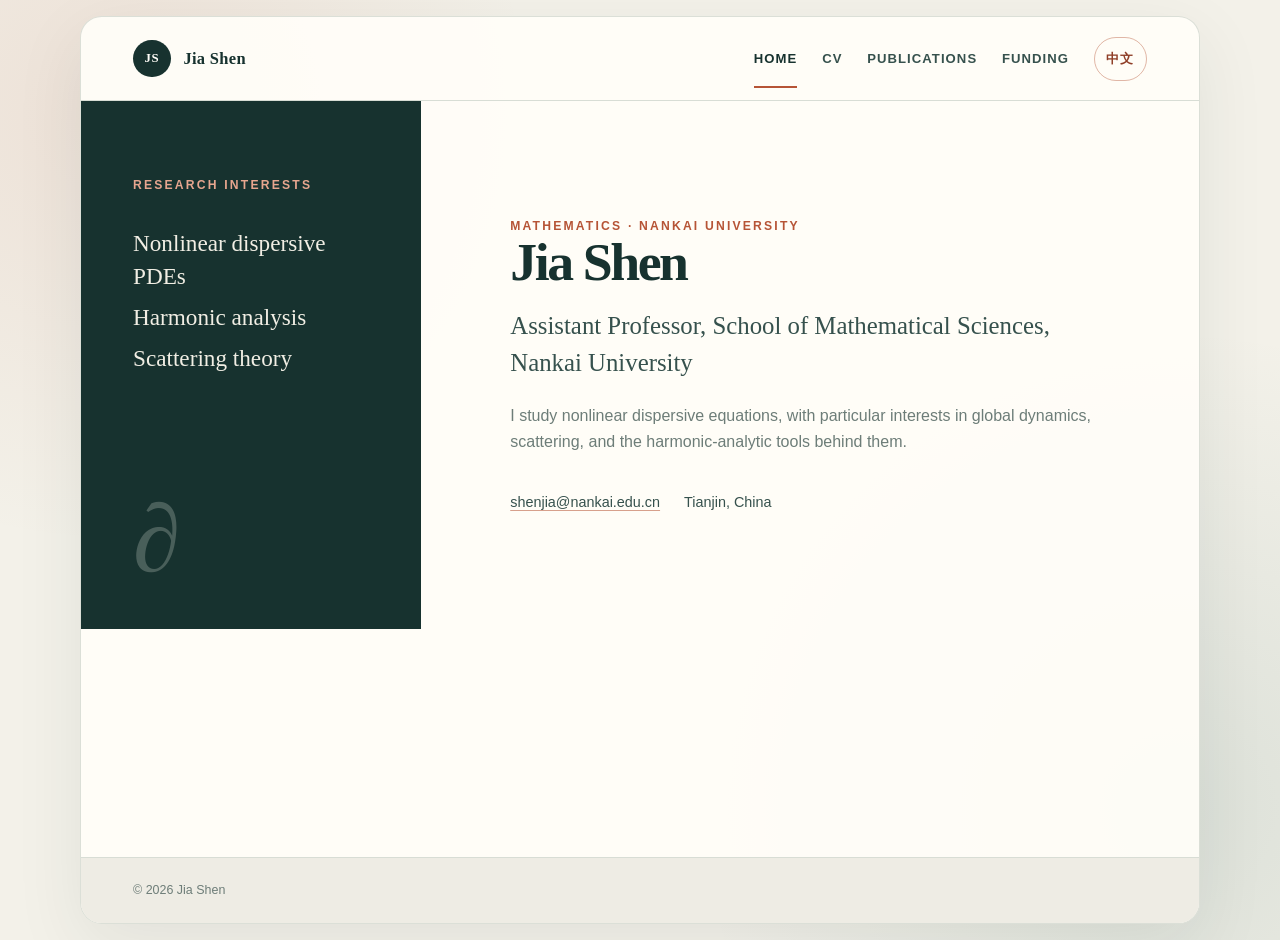
==== commit 74d14ce0: "Add files via upload" ====
--- a/index.html
+++ b/index.html
@@ -93,31 +93,10 @@
             </div>
         </section>
 
-        <section class="link-section" aria-labelledby="explore-title">
-            <div class="section-heading-row">
-                <h2 id="explore-title">Explore</h2>
-                <p>Academic profile and research</p>
-            </div>
-            <div class="link-grid">
-                <a class="feature-link" href="./cv.html">
-                    <span class="feature-number">01</span>
-                    <span class="feature-title">Curriculum Vitae <span class="feature-arrow" aria-hidden="true">→</span></span>
-                </a>
-                <a class="feature-link" href="./publications.html">
-                    <span class="feature-number">02</span>
-                    <span class="feature-title">Publications <span class="feature-arrow" aria-hidden="true">→</span></span>
-                </a>
-                <a class="feature-link" href="./funding.html">
-                    <span class="feature-number">03</span>
-                    <span class="feature-title">Research Funding <span class="feature-arrow" aria-hidden="true">→</span></span>
-                </a>
-            </div>
-        </section>
     </main>
 
     <footer class="site-footer">
         <span>© 2026 Jia Shen</span>
-        <span>Last updated August 2026</span>
     </footer>
 </div>
 </body>
--- a/assets/styles.css
+++ b/assets/styles.css
@@ -225,13 +225,12 @@
 }
 
 .hero h1 {
-    max-width: 9ch;
-    font-size: clamp(4rem, 9vw, 7.4rem);
+    font-size: clamp(2.6rem, 4.2vw, 3.7rem);
 }
 
 .hero-role {
     max-width: 37rem;
-    margin: 1.65rem 0 0;
+    margin: 1.15rem 0 0;
     color: var(--ink-soft);
     font-family: var(--serif);
     font-size: clamp(1.18rem, 2.2vw, 1.55rem);
@@ -262,86 +261,6 @@
     color: var(--accent-dark);
 }
 
-.link-section {
-    padding: 3.5rem 3.25rem 4rem;
-    border-top: 1px solid var(--line);
-}
-
-.section-heading-row {
-    display: flex;
-    align-items: baseline;
-    justify-content: space-between;
-    gap: 1rem;
-    margin-bottom: 1.5rem;
-}
-
-.section-heading-row h2 {
-    margin: 0;
-    font-family: var(--serif);
-    font-size: clamp(1.8rem, 3vw, 2.35rem);
-    font-weight: 600;
-}
-
-.section-heading-row p {
-    margin: 0;
-    color: var(--muted);
-    font-size: 0.87rem;
-}
-
-.link-grid {
-    display: grid;
-    grid-template-columns: repeat(3, minmax(0, 1fr));
-    gap: 1rem;
-}
-
-.feature-link {
-    display: flex;
-    min-height: 12.5rem;
-    flex-direction: column;
-    justify-content: space-between;
-    padding: 1.55rem;
-    color: var(--ink);
-    background: #f7f5ee;
-    border: 1px solid var(--line);
-    border-radius: 0.8rem;
-    text-decoration: none;
-    transition: border-color 180ms ease, box-shadow 180ms ease, transform 180ms ease;
-}
-
-.feature-link:hover {
-    border-color: rgba(182, 84, 54, 0.5);
-    box-shadow: 0 14px 30px rgba(23, 50, 47, 0.08);
-    transform: translateY(-3px);
-}
-
-.feature-number {
-    color: var(--accent);
-    font-family: var(--serif);
-    font-size: 0.92rem;
-}
-
-.feature-title {
-    display: flex;
-    align-items: end;
-    justify-content: space-between;
-    gap: 1rem;
-    font-family: var(--serif);
-    font-size: clamp(1.35rem, 2vw, 1.72rem);
-    font-weight: 600;
-    line-height: 1.15;
-}
-
-.feature-arrow {
-    color: var(--accent);
-    font-family: var(--sans);
-    font-size: 1.35rem;
-    transition: transform 180ms ease;
-}
-
-.feature-link:hover .feature-arrow {
-    transform: translateX(0.25rem);
-}
-
 .page-main {
     min-height: 38rem;
     padding: 4.4rem clamp(1.5rem, 6vw, 5.5rem) 5.5rem;
@@ -349,24 +268,15 @@
 
 .page-header {
     display: grid;
-    grid-template-columns: minmax(0, 1.45fr) minmax(15rem, 0.7fr);
-    gap: 3rem;
+    grid-template-columns: 1fr;
     align-items: end;
     padding-bottom: 2.6rem;
     border-bottom: 1px solid var(--line);
 }
 
 .page-header h1 {
-    margin-top: 0.7rem;
+    margin-top: 0;
     font-size: clamp(3.2rem, 7vw, 5.7rem);
-}
-
-.page-lede {
-    margin: 0;
-    color: var(--muted);
-    font-family: var(--serif);
-    font-size: 1.1rem;
-    line-height: 1.6;
 }
 
 .timeline {
@@ -593,19 +503,7 @@
     }
 
     .hero h1 {
-        font-size: clamp(3.7rem, 17vw, 5.2rem);
-    }
-
-    .link-section {
-        padding: 3rem 1.5rem;
-    }
-
-    .link-grid {
-        grid-template-columns: 1fr;
-    }
-
-    .feature-link {
-        min-height: 9rem;
+        font-size: clamp(2.4rem, 11vw, 3.2rem);
     }
 
     .page-main {
@@ -614,7 +512,6 @@
 
     .page-header {
         grid-template-columns: 1fr;
-        gap: 1.4rem;
     }
 
     .site-footer {
@@ -644,11 +541,6 @@
         gap: 0.35rem;
     }
 
-    .section-heading-row {
-        align-items: flex-start;
-        flex-direction: column;
-    }
-
     .timeline-item {
         grid-template-columns: 1fr;
         gap: 0.35rem;
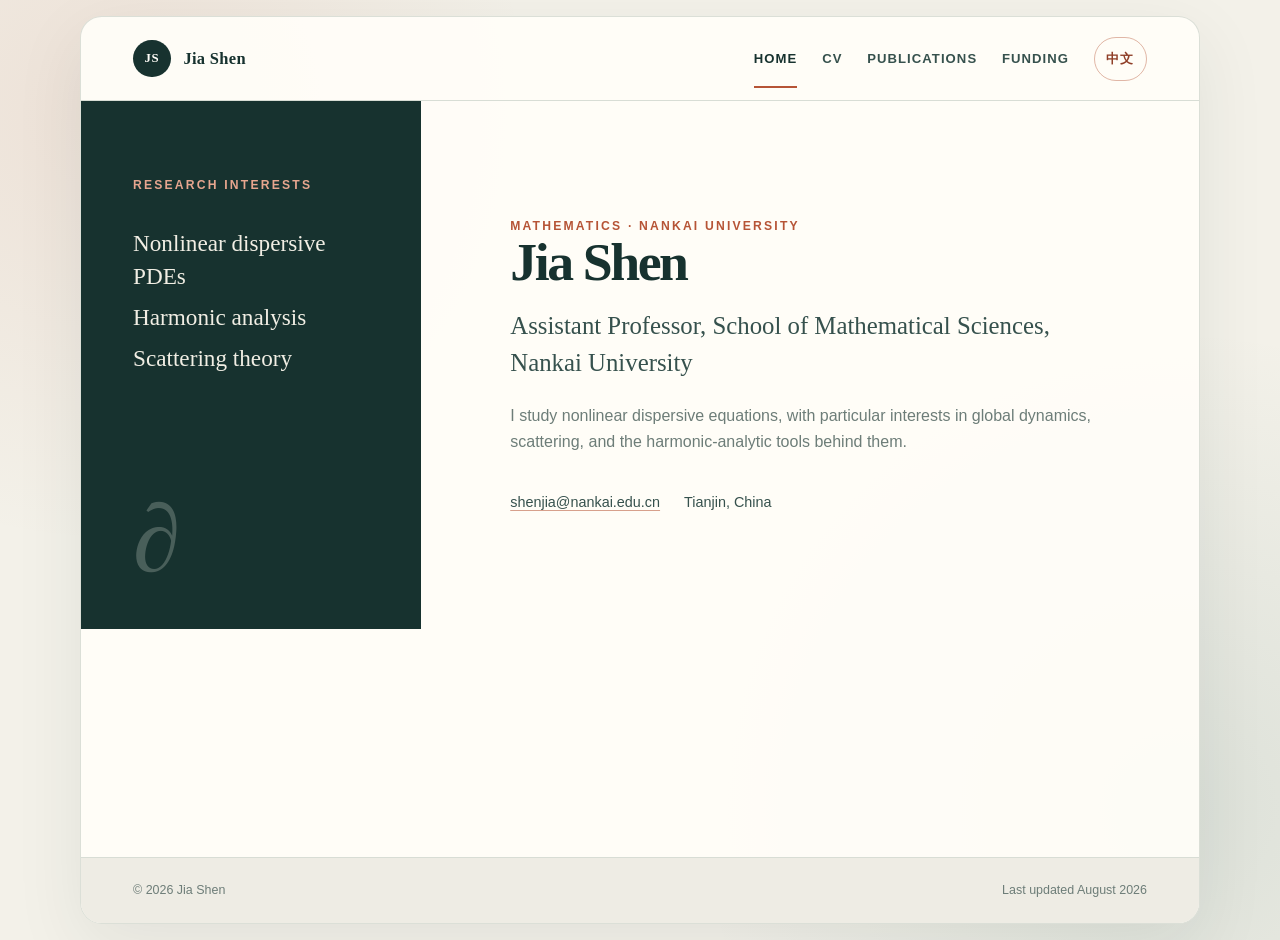
==== commit be8da497: "Add files via upload" ====
--- a/index.html
+++ b/index.html
@@ -97,6 +97,7 @@
 
     <footer class="site-footer">
         <span>© 2026 Jia Shen</span>
+        <span>Last updated August 2026</span>
     </footer>
 </div>
 </body>
--- a/assets/styles.css
+++ b/assets/styles.css
@@ -276,7 +276,7 @@
 
 .page-header h1 {
     margin-top: 0;
-    font-size: clamp(3.2rem, 7vw, 5.7rem);
+    font-size: clamp(2.6rem, 4.2vw, 3.7rem);
 }
 
 .timeline {
@@ -447,6 +447,11 @@
     text-underline-offset: 0.2em;
 }
 
+.site-footer > :last-child {
+    margin-left: auto;
+    text-align: right;
+}
+
 a:focus-visible {
     outline: 3px solid rgba(182, 84, 54, 0.38);
     outline-offset: 4px;
@@ -502,7 +507,8 @@
         padding: 3.5rem 1.5rem 4rem;
     }
 
-    .hero h1 {
+    .hero h1,
+    .page-header h1 {
         font-size: clamp(2.4rem, 11vw, 3.2rem);
     }
 
@@ -518,6 +524,11 @@
         align-items: flex-start;
         flex-direction: column;
         padding: 1.3rem 1.5rem;
+    }
+
+    .site-footer > :last-child {
+        align-self: flex-end;
+        margin-left: 0;
     }
 }
 
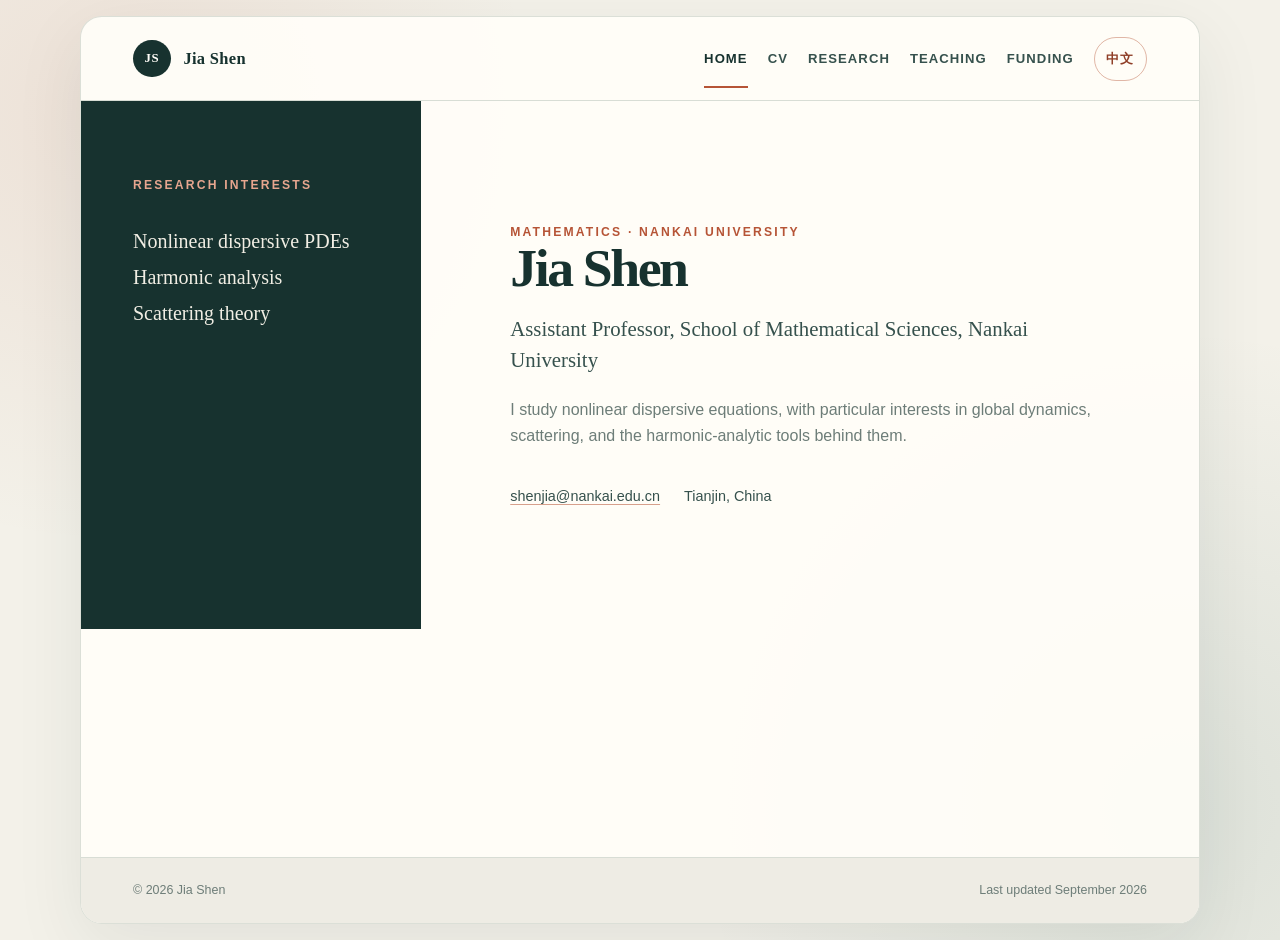
==== commit 0a683556: "Add files via upload" ====
--- a/index.html
+++ b/index.html
@@ -31,7 +31,7 @@
       "url": "https://shenjiamath.github.io/",
       "name": "Jia Shen | Mathematics | Nankai University",
       "inLanguage": "en",
-      "dateModified": "2026-08-10",
+      "dateModified": "2026-09-26",
       "mainEntity": {
         "@type": "Person",
         "@id": "https://shenjiamath.github.io/#jia-shen",
@@ -62,7 +62,8 @@
         <nav class="site-nav" aria-label="Primary navigation">
             <a href="./index.html" aria-current="page">Home</a>
             <a href="./cv.html">CV</a>
-            <a href="./publications.html">Publications</a>
+            <a href="./publications.html">Research</a>
+            <a href="./teaching.html">Teaching</a>
             <a href="./funding.html">Funding</a>
             <a class="language-link" href="./zh/index.html" lang="zh-CN" hreflang="zh-CN">中文</a>
         </nav>
@@ -79,7 +80,6 @@
                         <li>Scattering theory</li>
                     </ul>
                 </div>
-                <span class="hero-index" aria-hidden="true">∂</span>
             </div>
             <div class="hero-content">
                 <p class="eyebrow">Mathematics · Nankai University</p>
@@ -97,7 +97,7 @@
 
     <footer class="site-footer">
         <span>© 2026 Jia Shen</span>
-        <span>Last updated August 2026</span>
+        <span>Last updated September 2026</span>
     </footer>
 </div>
 </body>
--- a/assets/styles.css
+++ b/assets/styles.css
@@ -103,8 +103,9 @@
 
 .site-nav {
     display: flex;
+    flex-wrap: wrap;
     align-items: center;
-    gap: 1.55rem;
+    gap: 0.4rem 1.25rem;
 }
 
 .site-nav a {
@@ -192,20 +193,13 @@
     padding: 0;
     color: #f1eee4;
     font-family: var(--serif);
-    font-size: clamp(1.15rem, 2vw, 1.45rem);
+    font-size: clamp(1.05rem, 1.7vw, 1.25rem);
     line-height: 1.45;
     list-style: none;
 }
 
 .research-list li + li {
     margin-top: 0.45rem;
-}
-
-.hero-index {
-    color: rgba(255, 253, 248, 0.22);
-    font-family: var(--serif);
-    font-size: 6rem;
-    line-height: 0.8;
 }
 
 .hero-content {
@@ -233,7 +227,7 @@
     margin: 1.15rem 0 0;
     color: var(--ink-soft);
     font-family: var(--serif);
-    font-size: clamp(1.18rem, 2.2vw, 1.55rem);
+    font-size: clamp(1.05rem, 1.8vw, 1.3rem);
     line-height: 1.5;
 }
 
@@ -263,38 +257,41 @@
 
 .page-main {
     min-height: 38rem;
-    padding: 4.4rem clamp(1.5rem, 6vw, 5.5rem) 5.5rem;
+    padding: 3.3rem clamp(1.5rem, 6vw, 5.5rem) 4rem;
 }
 
 .page-header {
     display: grid;
     grid-template-columns: 1fr;
     align-items: end;
-    padding-bottom: 2.6rem;
+    padding-bottom: 1.6rem;
     border-bottom: 1px solid var(--line);
 }
 
 .page-header h1 {
     margin-top: 0;
-    font-size: clamp(2.6rem, 4.2vw, 3.7rem);
+    font-size: clamp(1.8rem, 3vw, 2.35rem);
+    letter-spacing: -0.025em;
+    line-height: 1.2;
 }
 
 .timeline {
-    margin-top: 3.4rem;
+    margin-top: 2.25rem;
 }
 
 .content-section + .content-section {
-    margin-top: 3.6rem;
+    margin-top: 2.6rem;
 }
 
 .content-section h2 {
     display: flex;
     align-items: center;
     gap: 1rem;
-    margin: 0 0 1.3rem;
-    font-family: var(--serif);
-    font-size: 1.8rem;
+    margin: 0 0 1rem;
+    font-family: var(--serif);
+    font-size: 1.4rem;
     font-weight: 600;
+    line-height: 1.35;
 }
 
 .content-section h2::after {
@@ -322,7 +319,7 @@
 .timeline-item h3 {
     margin: 0;
     font-family: var(--serif);
-    font-size: 1.22rem;
+    font-size: 1.12rem;
     font-weight: 600;
     line-height: 1.35;
 }
@@ -339,7 +336,7 @@
 }
 
 .publication-list {
-    margin: 3.2rem 0 0;
+    margin: 1.4rem 0 0;
     padding: 0;
     list-style: none;
     counter-reset: publications;
@@ -347,9 +344,9 @@
 
 .publication-item {
     display: grid;
-    grid-template-columns: 3.2rem minmax(0, 1fr);
-    gap: 1.4rem;
-    padding: 1.6rem 0;
+    grid-template-columns: 2.4rem minmax(0, 1fr);
+    gap: 0.85rem;
+    padding: 0.95rem 0;
     border-bottom: 1px solid var(--line);
     counter-increment: publications;
 }
@@ -359,21 +356,23 @@
     content: counter(publications, decimal-leading-zero);
     font-family: var(--serif);
     font-size: 0.95rem;
+    line-height: 1.5;
 }
 
 .publication-title {
     margin: 0;
     font-family: var(--serif);
-    font-size: 1.18rem;
+    font-size: 1.08rem;
     font-weight: 600;
-    line-height: 1.45;
+    line-height: 1.35;
 }
 
 .publication-authors,
 .publication-venue {
-    margin: 0.36rem 0 0;
+    margin: 0.18rem 0 0;
     color: var(--ink-soft);
-    font-size: 0.92rem;
+    font-size: 0.88rem;
+    line-height: 1.4;
 }
 
 .publication-venue {
@@ -383,8 +382,46 @@
 .publication-links {
     display: flex;
     flex-wrap: wrap;
-    gap: 0.55rem;
-    margin-top: 0.65rem;
+    gap: 0.2rem 0.7rem;
+    margin-top: 0.3rem;
+    line-height: 1.4;
+}
+
+.teaching-list {
+    margin: 1.4rem 0 0;
+    padding: 0;
+    list-style: none;
+}
+
+.teaching-item {
+    display: grid;
+    grid-template-columns: 11.5rem minmax(0, 1fr);
+    gap: 1.5rem;
+    padding: 1.2rem 0;
+    border-bottom: 1px solid var(--line);
+}
+
+.teaching-term {
+    margin: 0;
+    color: var(--accent-dark);
+    font-size: 0.86rem;
+    font-weight: 700;
+    line-height: 1.5;
+}
+
+.teaching-courses p {
+    margin: 0;
+    color: var(--ink-soft);
+    line-height: 1.5;
+}
+
+.teaching-courses p + p {
+    margin-top: 0.35rem;
+}
+
+.course-note {
+    color: var(--muted);
+    font-size: 0.86rem;
 }
 
 .text-link {
@@ -402,7 +439,7 @@
 }
 
 .empty-state {
-    margin-top: 3.2rem;
+    margin-top: 2.25rem;
     padding: clamp(2rem, 6vw, 4.5rem);
     text-align: center;
     background: #f7f5ee;
@@ -421,7 +458,8 @@
 .empty-state h2 {
     margin: 0;
     font-family: var(--serif);
-    font-size: 1.65rem;
+    font-size: 1.4rem;
+    line-height: 1.35;
 }
 
 .empty-state p {
@@ -432,6 +470,7 @@
 
 .site-footer {
     display: flex;
+    flex-wrap: wrap;
     align-items: center;
     justify-content: space-between;
     gap: 1rem;
@@ -440,6 +479,7 @@
     background: #eeece4;
     border-top: 1px solid var(--line);
     font-size: 0.78rem;
+    overflow-wrap: anywhere;
 }
 
 .site-footer a {
@@ -468,14 +508,16 @@
 
     .site-nav {
         width: 100%;
-        gap: 1.15rem;
-        overflow-x: auto;
-        padding: 0 0 0.35rem;
-        scrollbar-width: thin;
+        gap: 0.4rem 1.15rem;
+        padding: 0;
     }
 
     .site-nav a {
         flex: 0 0 auto;
+    }
+
+    .site-nav a:not(.language-link)::after {
+        bottom: 0.15rem;
     }
 
     .hero {
@@ -485,10 +527,6 @@
     .hero-aside {
         min-height: 15rem;
         padding: 2.5rem 1.5rem;
-    }
-
-    .hero-index {
-        display: none;
     }
 
     .research-list {
@@ -507,13 +545,16 @@
         padding: 3.5rem 1.5rem 4rem;
     }
 
-    .hero h1,
+    .hero h1 {
+        font-size: clamp(2.4rem, 11vw, 3.2rem);
+    }
+
     .page-header h1 {
-        font-size: clamp(2.4rem, 11vw, 3.2rem);
+        font-size: clamp(1.7rem, 5.5vw, 2.1rem);
     }
 
     .page-main {
-        padding-top: 3.3rem;
+        padding-top: 2.5rem;
     }
 
     .page-header {
@@ -527,8 +568,8 @@
     }
 
     .site-footer > :last-child {
-        align-self: flex-end;
         margin-left: 0;
+        text-align: left;
     }
 }
 
@@ -540,7 +581,7 @@
     }
 
     .site-nav {
-        gap: 1rem;
+        gap: 0.25rem 0.9rem;
     }
 
     .site-nav a {
@@ -552,14 +593,15 @@
         gap: 0.35rem;
     }
 
-    .timeline-item {
+    .timeline-item,
+    .teaching-item {
         grid-template-columns: 1fr;
         gap: 0.35rem;
     }
 
     .publication-item {
-        grid-template-columns: 2.2rem minmax(0, 1fr);
-        gap: 0.6rem;
+        grid-template-columns: 1.7rem minmax(0, 1fr);
+        gap: 0.5rem;
     }
 }
 
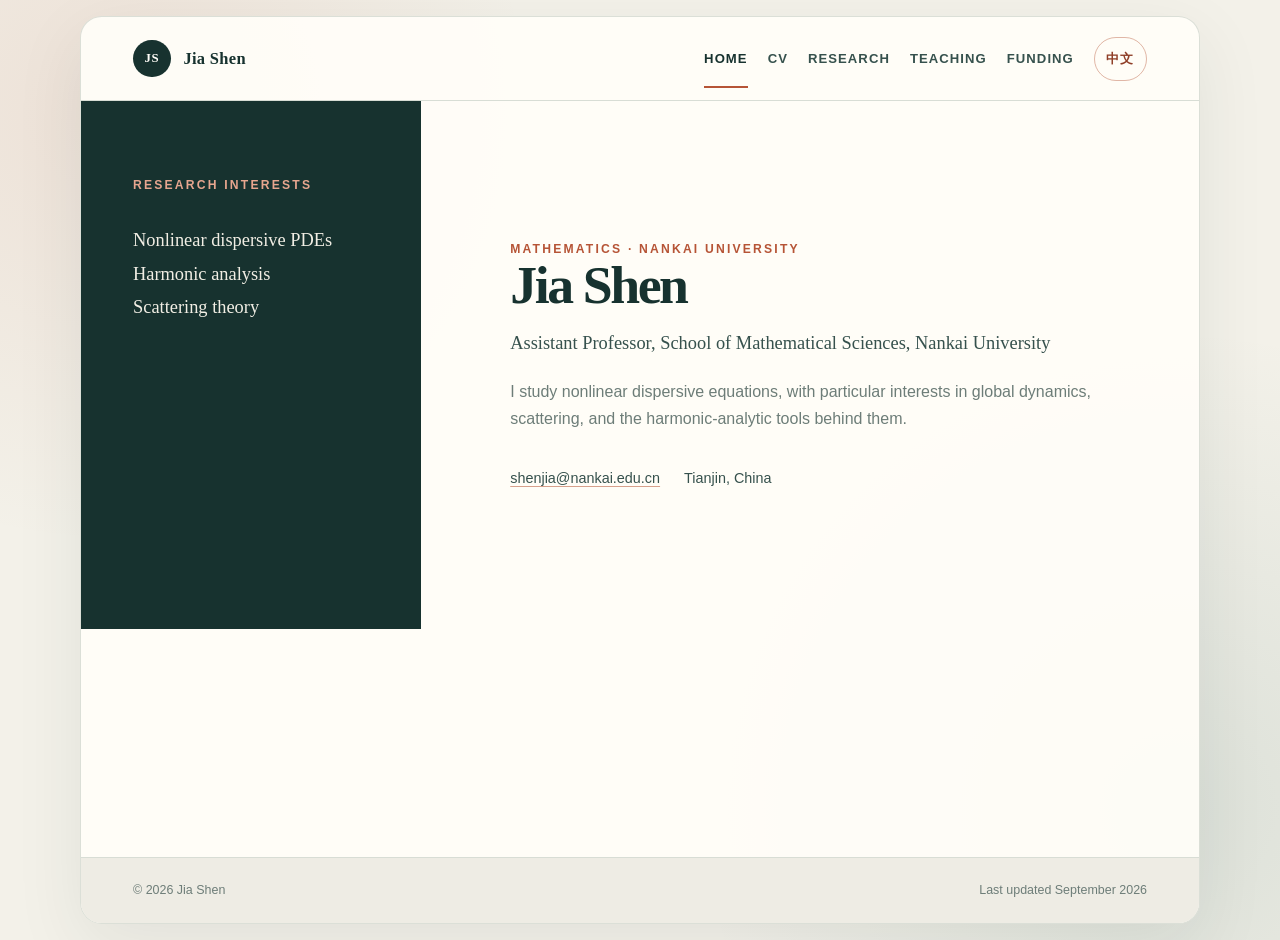
==== commit ee73d4bf: "Add files via upload" ====
--- a/index.html
+++ b/index.html
@@ -31,7 +31,7 @@
       "url": "https://shenjiamath.github.io/",
       "name": "Jia Shen | Mathematics | Nankai University",
       "inLanguage": "en",
-      "dateModified": "2026-09-26",
+      "dateModified": "2026-09-28",
       "mainEntity": {
         "@type": "Person",
         "@id": "https://shenjiamath.github.io/#jia-shen",
--- a/assets/styles.css
+++ b/assets/styles.css
@@ -193,7 +193,7 @@
     padding: 0;
     color: #f1eee4;
     font-family: var(--serif);
-    font-size: clamp(1.05rem, 1.7vw, 1.25rem);
+    font-size: clamp(1rem, 1.5vw, 1.15rem);
     line-height: 1.45;
     list-style: none;
 }
@@ -227,7 +227,7 @@
     margin: 1.15rem 0 0;
     color: var(--ink-soft);
     font-family: var(--serif);
-    font-size: clamp(1.05rem, 1.8vw, 1.3rem);
+    font-size: clamp(1rem, 1.5vw, 1.15rem);
     line-height: 1.5;
 }
 
@@ -264,13 +264,13 @@
     display: grid;
     grid-template-columns: 1fr;
     align-items: end;
-    padding-bottom: 1.6rem;
+    padding-bottom: 1.2rem;
     border-bottom: 1px solid var(--line);
 }
 
 .page-header h1 {
     margin-top: 0;
-    font-size: clamp(1.8rem, 3vw, 2.35rem);
+    font-size: clamp(1.5rem, 2.4vw, 1.75rem);
     letter-spacing: -0.025em;
     line-height: 1.2;
 }
@@ -289,7 +289,7 @@
     gap: 1rem;
     margin: 0 0 1rem;
     font-family: var(--serif);
-    font-size: 1.4rem;
+    font-size: 1.2rem;
     font-weight: 600;
     line-height: 1.35;
 }
@@ -319,7 +319,7 @@
 .timeline-item h3 {
     margin: 0;
     font-family: var(--serif);
-    font-size: 1.12rem;
+    font-size: 1.05rem;
     font-weight: 600;
     line-height: 1.35;
 }
@@ -336,7 +336,7 @@
 }
 
 .publication-list {
-    margin: 1.4rem 0 0;
+    margin: 1rem 0 0;
     padding: 0;
     list-style: none;
     counter-reset: publications;
@@ -346,8 +346,7 @@
     display: grid;
     grid-template-columns: 2.4rem minmax(0, 1fr);
     gap: 0.85rem;
-    padding: 0.95rem 0;
-    border-bottom: 1px solid var(--line);
+    padding: 0.45rem 0;
     counter-increment: publications;
 }
 
@@ -362,17 +361,24 @@
 .publication-title {
     margin: 0;
     font-family: var(--serif);
-    font-size: 1.08rem;
+    font-size: 1rem;
     font-weight: 600;
     line-height: 1.35;
 }
 
+.publication-meta {
+    margin: 0.12rem 0 0;
+    color: var(--ink-soft);
+    font-size: 0.88rem;
+    line-height: 1.4;
+}
+
 .publication-authors,
 .publication-venue {
-    margin: 0.18rem 0 0;
-    color: var(--ink-soft);
-    font-size: 0.88rem;
-    line-height: 1.4;
+    display: inline;
+    margin: 0;
+    font-size: inherit;
+    line-height: inherit;
 }
 
 .publication-venue {
@@ -380,10 +386,71 @@
 }
 
 .publication-links {
+    display: inline-block;
+    margin-left: 0.45rem;
+    line-height: inherit;
+    white-space: nowrap;
+}
+
+.publication-links .text-link {
+    font-size: 0.75rem;
+    letter-spacing: 0.035em;
+    white-space: nowrap;
+}
+
+.publication-links .text-link + .text-link {
+    margin-left: 0.4rem;
+}
+
+.funding-list {
+    margin: 1rem 0 0;
+    padding: 0;
+    list-style: none;
+}
+
+.funding-item {
+    padding: 1rem 0;
+    border-bottom: 1px solid var(--line);
+}
+
+.funding-heading {
     display: flex;
     flex-wrap: wrap;
-    gap: 0.2rem 0.7rem;
-    margin-top: 0.3rem;
+    align-items: baseline;
+    gap: 0.3rem 0.75rem;
+}
+
+.funding-source {
+    min-width: 0;
+    margin: 0;
+    font-family: var(--serif);
+    font-size: 1.05rem;
+    font-weight: 600;
+    line-height: 1.35;
+}
+
+.funding-role {
+    margin: 0;
+    padding: 0.1rem 0.45rem;
+    color: var(--accent-dark);
+    border: 1px solid rgba(182, 84, 54, 0.25);
+    border-radius: 0.3rem;
+    font-size: 0.72rem;
+    font-weight: 700;
+    line-height: 1.4;
+}
+
+.funding-title {
+    margin: 0.25rem 0 0;
+    color: var(--ink-soft);
+    font-size: 0.92rem;
+    line-height: 1.45;
+}
+
+.funding-period {
+    margin: 0.2rem 0 0;
+    color: var(--muted);
+    font-size: 0.82rem;
     line-height: 1.4;
 }
 
@@ -458,7 +525,7 @@
 .empty-state h2 {
     margin: 0;
     font-family: var(--serif);
-    font-size: 1.4rem;
+    font-size: 1.2rem;
     line-height: 1.35;
 }
 
@@ -550,7 +617,7 @@
     }
 
     .page-header h1 {
-        font-size: clamp(1.7rem, 5.5vw, 2.1rem);
+        font-size: 1.5rem;
     }
 
     .page-main {
